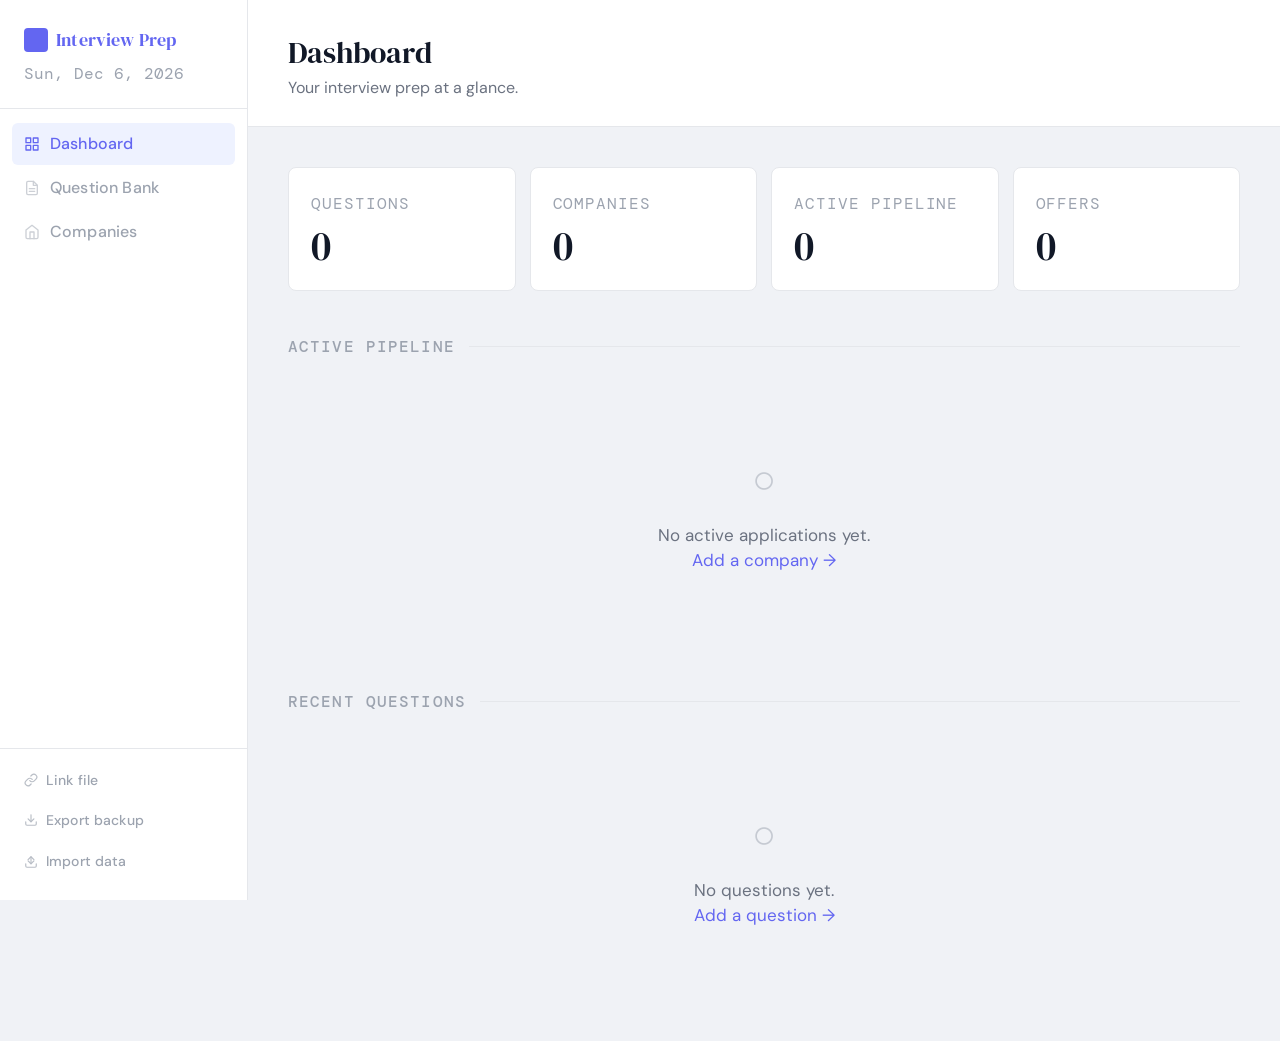
==== index.html @ 35ca3137 "Initial commit: interview prep web app Co-Authored-By: Claude Sonnet 4.6 <noreply@anthropic.com>" ====
<!DOCTYPE html>
<html lang="en">
<head>
  <meta charset="UTF-8">
  <meta name="viewport" content="width=device-width, initial-scale=1.0">
  <title>Interview Prep — Dashboard</title>
  <link rel="stylesheet" href="site.css">
</head>
<body>

<div class="nav-overlay" id="nav-overlay" onclick="closeNav()"></div>

<!-- ── Sidebar ───────────────────────────────────────────── -->
<aside class="sidebar" id="sidebar">
  <div class="sidebar-logo">
    <div class="sidebar-logo-mark">
      <div class="mark"></div>
      <h1>Interview Prep</h1>
    </div>
    <span class="sidebar-date" id="sidebar-date"></span>
  </div>
  <nav class="sidebar-nav">
    <a href="index.html" class="active">
      <svg width="16" height="16" viewBox="0 0 24 24" fill="none" stroke="currentColor" stroke-width="2" stroke-linecap="round" stroke-linejoin="round"><rect x="3" y="3" width="7" height="7"/><rect x="14" y="3" width="7" height="7"/><rect x="14" y="14" width="7" height="7"/><rect x="3" y="14" width="7" height="7"/></svg>
      Dashboard
    </a>
    <a href="questions.html">
      <svg width="16" height="16" viewBox="0 0 24 24" fill="none" stroke="currentColor" stroke-width="2" stroke-linecap="round" stroke-linejoin="round"><path d="M14 2H6a2 2 0 0 0-2 2v16a2 2 0 0 0 2 2h12a2 2 0 0 0 2-2V8z"/><polyline points="14 2 14 8 20 8"/><line x1="16" y1="13" x2="8" y2="13"/><line x1="16" y1="17" x2="8" y2="17"/></svg>
      Question Bank
    </a>
    <a href="companies.html">
      <svg width="16" height="16" viewBox="0 0 24 24" fill="none" stroke="currentColor" stroke-width="2" stroke-linecap="round" stroke-linejoin="round"><path d="M3 9l9-7 9 7v11a2 2 0 0 1-2 2H5a2 2 0 0 1-2-2z"/><polyline points="9 22 9 12 15 12 15 22"/></svg>
      Companies
    </a>
  </nav>
  <div class="sidebar-footer">
    <button class="sidebar-action" id="btn-link-file" onclick="linkFile()">
      <svg width="14" height="14" viewBox="0 0 24 24" fill="none" stroke="currentColor" stroke-width="2" stroke-linecap="round" stroke-linejoin="round"><path d="M10 13a5 5 0 0 0 7.54.54l3-3a5 5 0 0 0-7.07-7.07l-1.72 1.71"/><path d="M14 11a5 5 0 0 0-7.54-.54l-3 3a5 5 0 0 0 7.07 7.07l1.71-1.71"/></svg>
      <span>Link file</span>
    </button>
    <button class="sidebar-action" onclick="exportData()">
      <svg width="14" height="14" viewBox="0 0 24 24" fill="none" stroke="currentColor" stroke-width="2" stroke-linecap="round" stroke-linejoin="round"><path d="M21 15v4a2 2 0 0 1-2 2H5a2 2 0 0 1-2-2v-4"/><polyline points="7 10 12 15 17 10"/><line x1="12" y1="15" x2="12" y2="3"/></svg>
      Export backup
    </button>
    <label class="sidebar-action">
      <svg width="14" height="14" viewBox="0 0 24 24" fill="none" stroke="currentColor" stroke-width="2" stroke-linecap="round" stroke-linejoin="round"><path d="M21 15v4a2 2 0 0 1-2 2H5a2 2 0 0 1-2-2v-4"/><polyline points="7 10 12 15 17 10"/><line x1="12" y1="15" x2="12" y2="3"/><polyline points="17 8 12 3 7 8"/></svg>
      Import data
      <input class="sidebar-file-input" type="file" accept=".json" onchange="importData(event)">
    </label>
  </div>
</aside>

<!-- ── Main ──────────────────────────────────────────────── -->
<main class="main">
  <header class="mobile-header">
    <div class="mobile-header-logo">
      <div class="mark"></div>
      Interview Prep
    </div>
    <button class="hamburger-btn" onclick="openNav()" aria-label="Open navigation">
      <svg width="20" height="20" viewBox="0 0 24 24" fill="none" stroke="currentColor" stroke-width="2" stroke-linecap="round" stroke-linejoin="round"><line x1="3" y1="6" x2="21" y2="6"/><line x1="3" y1="12" x2="21" y2="12"/><line x1="3" y1="18" x2="21" y2="18"/></svg>
    </button>
  </header>
  <header class="page-header">
    <div>
      <h2>Dashboard</h2>
      <p>Your interview prep at a glance.</p>
    </div>
  </header>

  <div class="page-content">

    <!-- Stats -->
    <div class="stats-grid">
      <div class="stat-card">
        <span class="stat-label">Questions</span>
        <span class="stat-value" id="stat-q">0</span>
      </div>
      <div class="stat-card">
        <span class="stat-label">Companies</span>
        <span class="stat-value" id="stat-c">0</span>
      </div>
      <div class="stat-card">
        <span class="stat-label">Active Pipeline</span>
        <span class="stat-value" id="stat-active">0</span>
      </div>
      <div class="stat-card">
        <span class="stat-label">Offers</span>
        <span class="stat-value" id="stat-offers">0</span>
      </div>
    </div>

    <!-- Pipeline -->
    <div class="section-label" style="margin-top:0">Active Pipeline</div>
    <div id="pipeline-wrap" style="margin-bottom:44px"></div>

    <!-- Recent questions -->
    <div class="section-label">Recent Questions</div>
    <div id="questions-wrap"></div>

  </div>
</main>

<script>
  /* ── helpers ── */
  const get = k => JSON.parse(localStorage.getItem(k) || '[]');
  const ACTIVE         = ['Applied','Phone Screen','Technical','Onsite'];
  const ACTIVE_STAGES  = new Set(['Phone Screen','Technical','Onsite','Offer']);
  const STAGE_ORDER    = ['Applied','Phone Screen','Technical','Onsite','Offer','Rejected'];

  function esc(s) {
    const d = document.createElement('div');
    d.textContent = s || '';
    return d.innerHTML;
  }

  function stageBadge(s) {
    return `<span class="stage-badge stage-${esc(s.replace(/ /g,'-'))}">${esc(s)}</span>`;
  }

  function catBadge(c) {
    return `<span class="cat-badge cat-${esc(c.replace(/ /g,'-'))}">${esc(c)}</span>`;
  }

  function fmtDate(d) {
    if (!d) return '—';
    return new Date(d + 'T12:00:00').toLocaleDateString('en-CA', { month:'short', day:'numeric', year:'numeric' });
  }

  function toast(msg) {
    const el = document.getElementById('toast');
    if (!el) return;
    el.textContent = msg;
    el.classList.remove('hidden');
    clearTimeout(el._t);
    el._t = setTimeout(() => el.classList.add('hidden'), 2600);
  }

  /* ── render ── */
  function render() {
    const questions = get('ip_questions');
    const companies = get('ip_companies');
    const active    = companies.filter(c => ACTIVE.includes(c.stage));
    const offers    = companies.filter(c => c.stage === 'Offer');

    document.getElementById('stat-q').textContent      = questions.length;
    document.getElementById('stat-c').textContent      = companies.length;
    document.getElementById('stat-active').textContent = active.length;
    document.getElementById('stat-offers').textContent = offers.length;

    /* pipeline */
    const pEl = document.getElementById('pipeline-wrap');
    const pItems = companies
      .filter(c => c.stage !== 'Rejected')
      .sort((a, b) => {
        const aActive = ACTIVE_STAGES.has(a.stage);
        const bActive = ACTIVE_STAGES.has(b.stage);
        if (aActive !== bActive) return aActive ? -1 : 1;
        return STAGE_ORDER.indexOf(a.stage) - STAGE_ORDER.indexOf(b.stage);
      });
    if (pItems.length === 0) {
      pEl.innerHTML = `<div class="empty-state">
        <span class="empty-icon">○</span>
        <p>No active applications yet.<br><a href="companies.html">Add a company →</a></p>
      </div>`;
    } else {
      pEl.innerHTML = `<div class="companies-grid">${pItems.map(c => companyCard(c)).join('')}</div>`;
    }

    /* recent questions */
    const qEl = document.getElementById('questions-wrap');
    const recent = [...questions].reverse().slice(0, 5);
    if (recent.length === 0) {
      qEl.innerHTML = `<div class="empty-state">
        <span class="empty-icon">○</span>
        <p>No questions yet.<br><a href="questions.html">Add a question →</a></p>
      </div>`;
    } else {
      qEl.innerHTML = recent.map(q => `
        <div class="card">
          <div class="card-header">
            <div class="card-question">${esc(q.text)}</div>
          </div>
          <div class="card-meta">
            ${catBadge(q.category)}
            ${(q.companies || []).map(co => `<span class="tag-company">${esc(co)}</span>`).join('')}
          </div>
        </div>
      `).join('');
    }
  }

  function companyCard(c) {
    const STAGES = ['Applied','Phone Screen','Technical','Onsite','Offer','Rejected'];
    const idx    = STAGES.indexOf(c.stage);
    const steps  = STAGES.slice(0,5).map((_, i) => {
      const done = i <= idx && c.stage !== 'Rejected';
      const colours = [
        'var(--s-applied-fg)', 'var(--s-phone-fg)', 'var(--s-tech-fg)',
        'var(--s-onsite-fg)', 'var(--s-offer-fg)'
      ];
      return `<div class="pipeline-step" style="${done ? 'background:'+colours[i] : ''}"></div>`;
    }).join('');

    return `
      <div class="company-card">
        <div class="company-card-top">
          <div>
            <div class="company-name">${esc(c.name)}</div>
            <div class="company-role">${esc(c.role)}</div>
          </div>
          ${stageBadge(c.stage)}
        </div>
        <div class="pipeline-bar">${steps}</div>
        <div class="company-applied">Applied ${fmtDate(c.appliedDate)}</div>
        ${c.notes ? `<div class="company-notes">${esc(c.notes)}</div>` : ''}
      </div>`;
  }

  /* ── File System sync ── */
  let _fh = null;

  const _idb = (() => {
    let _db;
    const open = () => new Promise((res, rej) => {
      if (_db) return res(_db);
      const req = indexedDB.open('ip_sync', 1);
      req.onupgradeneeded = e => e.target.result.createObjectStore('handles');
      req.onsuccess = e => { _db = e.target.result; res(_db); };
      req.onerror = () => rej(req.error);
    });
    return {
      get: async k => { const d = await open(); return new Promise((res, rej) => { const t = d.transaction('handles','readonly'); const r = t.objectStore('handles').get(k); r.onsuccess = () => res(r.result); r.onerror = () => rej(r.error); }); },
      put: async (k, v) => { const d = await open(); return new Promise((res, rej) => { const t = d.transaction('handles','readwrite'); const r = t.objectStore('handles').put(v, k); r.onsuccess = () => res(); r.onerror = () => rej(r.error); }); },
    };
  })();

  async function autoSave() {
    if (!_fh) return;
    try {
      const data = {
        ip_companies: JSON.parse(localStorage.getItem('ip_companies') || '[]'),
        ip_questions: JSON.parse(localStorage.getItem('ip_questions') || '[]'),
        savedAt: new Date().toISOString(),
      };
      const w = await _fh.createWritable();
      await w.write(JSON.stringify(data, null, 2));
      await w.close();
    } catch {
      _fh = null;
      setSyncLabel('Link file');
    }
  }

  function setSyncLabel(text) {
    const el = document.getElementById('btn-link-file');
    if (el) el.querySelector('span').textContent = text;
  }

  async function linkFile() {
    if (!window.showSaveFilePicker) {
      alert('Auto-save requires Chrome or Edge. Use "Export backup" to save manually.');
      return;
    }
    try {
      const fh = await window.showSaveFilePicker({
        suggestedName: 'interview-prep.json',
        types: [{ description: 'JSON', accept: { 'application/json': ['.json'] } }],
      });
      _fh = fh;
      await _idb.put('fh', fh);
      setSyncLabel('✓ Linked');
      await autoSave();
      toast('File linked — changes will auto-save.');
    } catch {}
  }

  async function initFileSync() {
    if (!window.showSaveFilePicker) return;
    try {
      const fh = await _idb.get('fh');
      if (!fh) return;
      const perm = await fh.queryPermission({ mode: 'readwrite' });
      if (perm === 'granted') {
        _fh = fh; setSyncLabel('✓ Linked');
      } else if (perm === 'prompt') {
        const granted = await fh.requestPermission({ mode: 'readwrite' });
        if (granted === 'granted') { _fh = fh; setSyncLabel('✓ Linked'); }
      }
    } catch {}
  }

  function exportData() {
    const data = {
      ip_companies: JSON.parse(localStorage.getItem('ip_companies') || '[]'),
      ip_questions: JSON.parse(localStorage.getItem('ip_questions') || '[]'),
      exportedAt: new Date().toISOString().split('T')[0],
    };
    const blob = new Blob([JSON.stringify(data, null, 2)], { type: 'application/json' });
    const a = document.createElement('a');
    a.href = URL.createObjectURL(blob);
    a.download = `interview-prep-${data.exportedAt}.json`;
    a.click();
    URL.revokeObjectURL(a.href);
  }

  function importData(e) {
    const file = e.target.files[0];
    if (!file) return;
    const reader = new FileReader();
    reader.onload = ev => {
      try {
        const data = JSON.parse(ev.target.result);
        if (!data.ip_companies && !data.ip_questions) throw new Error('Unrecognised file.');
        if (data.ip_companies) localStorage.setItem('ip_companies', JSON.stringify(data.ip_companies));
        if (data.ip_questions) localStorage.setItem('ip_questions', JSON.stringify(data.ip_questions));
        location.reload();
      } catch {
        alert('Could not import: invalid or unrecognised file.');
      }
    };
    reader.readAsText(file);
    e.target.value = '';
  }

  /* ── init ── */
  document.getElementById('sidebar-date').textContent =
    new Date().toLocaleDateString('en-CA', { weekday:'short', month:'short', day:'numeric', year:'numeric' });

  render();
  initFileSync();

  function openNav()  { document.getElementById('sidebar').classList.add('open'); document.getElementById('nav-overlay').classList.add('open'); }
  function closeNav() { document.getElementById('sidebar').classList.remove('open'); document.getElementById('nav-overlay').classList.remove('open'); }
</script>

<div class="toast hidden" id="toast"></div>
</body>
</html>
---- site.css ----
@import url('https://fonts.googleapis.com/css2?family=DM+Serif+Display:ital@0;1&family=DM+Sans:opsz,wght@9..40,300;9..40,400;9..40,500;9..40,600&family=DM+Mono:wght@400;500&display=swap');

/* ─── Tokens ─────────────────────────────────────────────── */
:root {
  --bg:              #F0F2F6;
  --surface:         #FFFFFF;
  --surface-2:       #F4F6FA;
  --border:          #E5E7EB;
  --border-strong:   #D1D5DB;

  --text-primary:    #111827;
  --text-secondary:  #6B7280;
  --text-tertiary:   #9CA3AF;

  --sidebar-bg:      #FFFFFF;
  --sidebar-text:    #374151;
  --sidebar-muted:   #9CA3AF;
  --sidebar-hover:   #F3F4F6;
  --sidebar-active:  #EEF2FF;
  --sidebar-accent:  #6366F1;

  --accent:          #6366F1;
  --accent-hover:    #4F46E5;
  --accent-light:    #EEF2FF;
  --accent-text:     #4F46E5;

  /* Stage colours */
  --s-applied-fg:   #6B7280; --s-applied-bg:   #F3F4F6;
  --s-phone-fg:     #7C3AED; --s-phone-bg:     #F5F3FF;
  --s-tech-fg:      #B45309; --s-tech-bg:      #FFFBEB;
  --s-onsite-fg:    #C2410C; --s-onsite-bg:    #FFF7ED;
  --s-offer-fg:     #15803D; --s-offer-bg:     #F0FDF4;
  --s-rejected-fg:  #B91C1C; --s-rejected-bg:  #FEF2F2;

  /* Category colours */
  --c-beh-fg:  #1D4ED8; --c-beh-bg:  #EFF6FF;
  --c-tec-fg:  #6D28D9; --c-tec-bg:  #F5F3FF;
  --c-lea-fg:  #C2410C; --c-lea-bg:  #FFF7ED;
  --c-sit-fg:  #166534; --c-sit-bg:  #F0FDF4;
  --c-cul-fg:  #0E7490; --c-cul-bg:  #ECFEFF;

  --font-display: 'DM Serif Display', Georgia, serif;
  --font-body:    'DM Sans', 'Helvetica Neue', sans-serif;
  --font-mono:    'DM Mono', 'Courier New', monospace;

  --sidebar-w:   248px;
  --pad:         40px;
  --radius:      6px;
  --transition:  140ms ease;
}

/* ─── Reset ──────────────────────────────────────────────── */
*, *::before, *::after { box-sizing: border-box; margin: 0; padding: 0; }
html, body { height: 100%; }

body {
  font-family: var(--font-body);
  font-size: 16px;
  line-height: 1.5;
  color: var(--text-primary);
  background: var(--bg);
  display: flex;
  min-height: 100vh;
}

/* ─── Sidebar ────────────────────────────────────────────── */
.sidebar {
  width: var(--sidebar-w);
  background: var(--sidebar-bg);
  color: var(--sidebar-text);
  position: fixed;
  top: 0; left: 0;
  height: 100vh;
  display: flex;
  flex-direction: column;
  z-index: 100;
  border-right: 1px solid var(--border);
}

.sidebar-logo {
  padding: 28px 24px 22px;
  border-bottom: 1px solid var(--border);
}

.sidebar-logo-mark {
  display: flex;
  align-items: center;
  gap: 8px;
  margin-bottom: 10px;
}

.sidebar-logo-mark .mark {
  width: 24px;
  height: 24px;
  background: var(--sidebar-accent);
  border-radius: 4px;
  flex-shrink: 0;
}

.sidebar-logo h1 {
  font-family: var(--font-display);
  font-size: 18px;
  font-weight: 400;
  color: var(--sidebar-accent);
  line-height: 1.1;
  letter-spacing: 0.01em;
}

.sidebar-date {
  font-family: var(--font-mono);
  font-size: 16px;
  color: var(--text-tertiary);
  display: block;
}

.sidebar-nav {
  padding: 14px 12px;
  flex: 1;
}

.sidebar-nav a {
  display: flex;
  align-items: center;
  gap: 10px;
  padding: 9px 12px;
  border-radius: var(--radius);
  text-decoration: none;
  color: var(--sidebar-muted);
  font-size: 16px;
  font-weight: 500;
  letter-spacing: 0.01em;
  transition: background var(--transition), color var(--transition);
  margin-bottom: 2px;
}

.sidebar-nav a:hover {
  background: var(--sidebar-hover);
  color: var(--text-primary);
}

.sidebar-nav a.active {
  background: var(--sidebar-active);
  color: var(--sidebar-accent);
}

.sidebar-nav a.active .nav-dot {
  background: var(--sidebar-accent);
}

.sidebar-nav a svg {
  flex-shrink: 0;
  opacity: 0.5;
  transition: opacity var(--transition);
}

.sidebar-nav a:hover svg,
.sidebar-nav a.active svg {
  opacity: 1;
}

/* ─── Main layout ────────────────────────────────────────── */
.main {
  margin-left: var(--sidebar-w);
  flex: 1;
  display: flex;
  flex-direction: column;
  min-height: 100vh;
}

.page-header {
  padding: 36px var(--pad) 26px;
  border-bottom: 1px solid var(--border);
  background: var(--surface);
  display: flex;
  align-items: flex-end;
  justify-content: space-between;
  gap: 16px;
}

.page-header h2 {
  font-family: var(--font-display);
  font-size: 30px;
  font-weight: 400;
  color: var(--text-primary);
  line-height: 1.15;
}

.page-header p {
  font-size: 16px;
  color: var(--text-secondary);
  margin-top: 5px;
}

.page-content {
  padding: var(--pad);
  flex: 1;
}

/* ─── Buttons ────────────────────────────────────────────── */
.btn {
  display: inline-flex;
  align-items: center;
  gap: 7px;
  padding: 10px 18px;
  font-family: var(--font-body);
  font-size: 16px;
  font-weight: 500;
  border: none;
  border-radius: var(--radius);
  cursor: pointer;
  transition: background var(--transition), color var(--transition), border-color var(--transition);
  text-decoration: none;
  line-height: 1;
  white-space: nowrap;
}

.btn-primary {
  background: var(--accent);
  color: #fff;
}
.btn-primary:hover { background: var(--accent-hover); }

.btn-secondary {
  background: var(--surface);
  color: var(--text-primary);
  border: 1px solid var(--border);
}
.btn-secondary:hover { background: var(--surface-2); }

.btn-danger {
  background: #FEF2F2;
  color: #B91C1C;
  border: 1px solid #FECACA;
}
.btn-danger:hover { background: #FEE2E2; }

.btn-sm { padding: 6px 12px; font-size: 16px; }

/* ─── Stat cards ─────────────────────────────────────────── */
.stats-grid {
  display: grid;
  grid-template-columns: repeat(auto-fit, minmax(160px, 1fr));
  gap: 14px;
  margin-bottom: 44px;
}

.stat-card {
  background: var(--surface);
  border: 1px solid var(--border);
  border-radius: 8px;
  padding: 24px 22px;
}

.stat-label {
  display: block;
  font-family: var(--font-mono);
  font-size: 16px;
  color: var(--text-tertiary);
  letter-spacing: 0.06em;
  text-transform: uppercase;
  margin-bottom: 10px;
}

.stat-value {
  display: block;
  font-family: var(--font-display);
  font-size: 40px;
  color: var(--text-primary);
  line-height: 1;
}

/* ─── Section divider ────────────────────────────────────── */
.section-label {
  font-family: var(--font-mono);
  font-size: 16px;
  font-weight: 500;
  color: var(--text-tertiary);
  letter-spacing: 0.07em;
  text-transform: uppercase;
  display: flex;
  align-items: center;
  gap: 14px;
  margin-bottom: 18px;
}

.section-label::after {
  content: '';
  flex: 1;
  height: 1px;
  background: var(--border);
}

/* ─── Filter bar ─────────────────────────────────────────── */
.filter-bar {
  display: flex;
  align-items: center;
  gap: 10px;
  flex-wrap: wrap;
  margin-bottom: 22px;
}

.search-input,
.filter-select {
  font-family: var(--font-body);
  font-size: 16px;
  padding: 9px 14px;
  border: 1px solid var(--border);
  border-radius: var(--radius);
  background: var(--surface);
  color: var(--text-primary);
  transition: border-color var(--transition);
}

.search-input { flex: 1; max-width: 300px; }
.filter-select { min-width: 160px; cursor: pointer; }

.search-input:focus,
.filter-select:focus {
  outline: none;
  border-color: var(--accent);
}

.filter-count {
  font-family: var(--font-mono);
  font-size: 16px;
  color: var(--text-tertiary);
  margin-left: auto;
}

/* ─── Cards ──────────────────────────────────────────────── */
.card {
  background: var(--surface);
  border: 1px solid var(--border);
  border-radius: 8px;
  padding: 22px 24px;
  margin-bottom: 10px;
  box-shadow: 0 1px 3px rgba(0,0,0,0.05), 0 1px 2px rgba(0,0,0,0.03);
}

.card:last-child { margin-bottom: 0; }

.card-header {
  display: flex;
  align-items: flex-start;
  justify-content: space-between;
  gap: 16px;
}

.card-question {
  font-size: 17px;
  font-weight: 500;
  line-height: 1.45;
  color: var(--text-primary);
  flex: 1;
}

.card-actions {
  display: flex;
  gap: 6px;
  flex-shrink: 0;
}

.card-meta {
  display: flex;
  align-items: center;
  gap: 6px;
  flex-wrap: wrap;
  margin-top: 14px;
}

.card-date {
  font-family: var(--font-mono);
  font-size: 16px;
  color: var(--text-tertiary);
  margin-left: auto;
}

.card-goal {
  font-size: 13px;
  color: var(--text-tertiary);
  font-style: italic;
  margin-top: 12px;
  line-height: 1.5;
}

/* ─── Badges: stage ──────────────────────────────────────── */
.stage-badge {
  display: inline-block;
  padding: 3px 9px;
  border-radius: 4px;
  font-family: var(--font-mono);
  font-size: 16px;
  font-weight: 500;
  letter-spacing: 0.04em;
  line-height: 1.4;
  white-space: nowrap;
}

.stage-Applied      { background: var(--s-applied-bg);  color: var(--s-applied-fg); }
.stage-Phone-Screen { background: var(--s-phone-bg);    color: var(--s-phone-fg); }
.stage-Technical    { background: var(--s-tech-bg);     color: var(--s-tech-fg); }
.stage-Onsite       { background: var(--s-onsite-bg);   color: var(--s-onsite-fg); }
.stage-Offer        { background: var(--s-offer-bg);    color: var(--s-offer-fg); }
.stage-Rejected     { background: var(--s-rejected-bg); color: var(--s-rejected-fg); }

/* ─── Badges: category ───────────────────────────────────── */
.cat-badge {
  display: inline-block;
  padding: 3px 9px;
  border-radius: 4px;
  font-family: var(--font-mono);
  font-size: 16px;
  font-weight: 500;
  letter-spacing: 0.03em;
  line-height: 1.4;
}

.cat-Behavioural  { background: var(--c-beh-bg); color: var(--c-beh-fg); }
.cat-Technical    { background: var(--c-tec-bg); color: var(--c-tec-fg); }
.cat-Leadership   { background: var(--c-lea-bg); color: var(--c-lea-fg); }
.cat-Situational  { background: var(--c-sit-bg); color: var(--c-sit-fg); }
.cat-Culture-Fit  { background: var(--c-cul-bg); color: var(--c-cul-fg); }

/* ─── Company tag ────────────────────────────────────────── */
.tag-company {
  display: inline-block;
  padding: 3px 9px;
  border-radius: 4px;
  background: var(--surface-2);
  color: var(--text-secondary);
  border: 1px solid var(--border);
  font-size: 16px;
  font-weight: 500;
  line-height: 1.4;
}

/* ─── Response section ───────────────────────────────────── */
.response-area {
  margin-top: 16px;
  padding-top: 16px;
  border-top: 1px solid var(--border);
}

.response-toggle {
  background: none;
  border: none;
  font-family: var(--font-body);
  font-size: 16px;
  font-weight: 500;
  color: var(--accent);
  cursor: pointer;
  padding: 0;
  display: flex;
  align-items: center;
  gap: 6px;
  transition: color var(--transition);
}

.response-toggle:hover { color: var(--accent-hover); }

.response-header {
  display: flex;
  align-items: center;
  justify-content: space-between;
  gap: 12px;
}

.response-body {
  margin-top: 12px;
  font-size: 16px;
  color: var(--text-secondary);
  line-height: 1.65;
}

.response-body.hidden { display: none; }

.rte-btn.active {
  background: var(--border);
  color: var(--text-primary);
}

/* ─── Company grid cards ─────────────────────────────────── */
.companies-grid {
  display: grid;
  grid-template-columns: repeat(auto-fill, minmax(300px, 1fr));
  gap: 14px;
}

.company-card {
  background: var(--surface);
  border: 1px solid var(--border);
  border-radius: 8px;
  padding: 22px 22px 20px;
  display: flex;
  flex-direction: column;
  gap: 10px;
}

.company-card-top {
  display: flex;
  align-items: flex-start;
  justify-content: space-between;
  gap: 12px;
}

.company-name {
  font-family: var(--font-display);
  font-size: 20px;
  font-weight: 400;
  color: var(--text-primary);
  line-height: 1.2;
}

.company-role {
  font-size: 16px;
  color: var(--text-secondary);
  margin-top: 3px;
}

.company-applied {
  font-family: var(--font-mono);
  font-size: 16px;
  color: var(--text-tertiary);
}

.company-notes {
  font-size: 16px;
  color: var(--text-secondary);
  line-height: 1.55;
  padding-top: 8px;
  border-top: 1px solid var(--border);
}

.company-footer {
  display: flex;
  align-items: center;
  justify-content: space-between;
  gap: 8px;
  padding-top: 8px;
  border-top: 1px solid var(--border);
}

/* ─── Stage pipeline bar ─────────────────────────────────── */
.pipeline-bar {
  display: flex;
  align-items: center;
  gap: 3px;
}

.pipeline-step {
  height: 4px;
  flex: 1;
  background: var(--border);
  border-radius: 2px;
  transition: background var(--transition);
}

/* ─── Empty state ────────────────────────────────────────── */
.empty-state {
  text-align: center;
  padding: 72px 24px;
  color: var(--text-tertiary);
}

.empty-icon {
  display: block;
  font-size: 40px;
  margin-bottom: 14px;
  opacity: 0.5;
}

.empty-state p {
  font-size: 17px;
  color: var(--text-secondary);
  line-height: 1.5;
}

.empty-state a { color: var(--accent); text-decoration: none; }
.empty-state a:hover { text-decoration: underline; }

/* ─── Modal ──────────────────────────────────────────────── */
.modal-overlay {
  position: fixed;
  inset: 0;
  background: rgba(17, 24, 39, 0.45);
  z-index: 200;
  display: flex;
  align-items: center;
  justify-content: center;
  padding: 24px;
}

.modal-overlay.hidden { display: none; }

.modal {
  background: var(--surface);
  border: 1px solid var(--border);
  border-radius: 10px;
  width: 100%;
  max-width: 800px;
  height: 70vh;
  display: flex;
  flex-direction: column;
  overflow: hidden;
}

.modal-header {
  padding: 24px 28px 20px;
  border-bottom: 1px solid var(--border);
  display: flex;
  align-items: center;
  justify-content: space-between;
  flex-shrink: 0;
  background: var(--surface);
}

.modal-header h3 {
  font-family: var(--font-display);
  font-size: 22px;
  font-weight: 400;
}

.modal-close {
  background: none;
  border: none;
  font-size: 22px;
  cursor: pointer;
  color: var(--text-tertiary);
  line-height: 1;
  padding: 4px;
  transition: color var(--transition);
}

.modal-close:hover { color: var(--text-primary); }

.modal-body { padding: 26px 28px; flex: 1; overflow-y: auto; }

.modal-footer {
  padding: 16px 28px 24px;
  display: flex;
  gap: 8px;
  justify-content: flex-end;
  flex-shrink: 0;
}

/* ─── Form elements ──────────────────────────────────────── */
.form-group { margin-bottom: 20px; }

.form-label {
  display: block;
  font-size: 16px;
  font-weight: 600;
  letter-spacing: 0.01em;
  color: var(--text-primary);
  margin-bottom: 7px;
}

.form-input,
.form-select,
.form-textarea {
  width: 100%;
  font-family: var(--font-body);
  font-size: 16px;
  padding: 10px 13px;
  border: 1px solid var(--border);
  border-radius: var(--radius);
  background: var(--surface);
  color: var(--text-primary);
  transition: border-color var(--transition);
  line-height: 1.5;
}

.form-textarea { resize: vertical; min-height: 110px; }

.form-input:focus,
.form-select:focus,
.form-textarea:focus {
  outline: none;
  border-color: var(--accent);
}

.form-hint {
  font-size: 16px;
  color: var(--text-tertiary);
  margin-top: 5px;
}

/* ─── Tag suggestions ───────────────────────────────────── */
.tag-suggestions {
  display: flex;
  flex-wrap: wrap;
  gap: 6px;
  margin-top: 10px;
  min-height: 0;
}

.tag-suggestion-chip {
  display: inline-flex;
  align-items: center;
  padding: 4px 10px;
  border-radius: 4px;
  background: var(--surface-2);
  border: 1px solid var(--border);
  font-family: var(--font-body);
  font-size: 13px;
  font-weight: 500;
  color: var(--text-secondary);
  cursor: pointer;
  transition: background var(--transition), border-color var(--transition), color var(--transition);
}

.tag-suggestion-chip:hover {
  background: var(--accent-light);
  border-color: var(--accent);
  color: var(--accent-text);
}

/* ─── Tag input ──────────────────────────────────────────── */
.tag-input-wrap {
  display: flex;
  flex-wrap: wrap;
  align-items: center;
  gap: 6px;
  padding: 8px 10px;
  border: 1px solid var(--border);
  border-radius: var(--radius);
  background: var(--surface);
  min-height: 44px;
  cursor: text;
  transition: border-color var(--transition);
}

.tag-input-wrap:focus-within { border-color: var(--accent); }

.tag-pill {
  display: inline-flex;
  align-items: center;
  gap: 4px;
  padding: 3px 8px;
  background: var(--accent-light);
  color: var(--accent-text);
  border-radius: 4px;
  font-size: 16px;
  font-weight: 500;
}

.tag-pill-remove {
  background: none;
  border: none;
  cursor: pointer;
  color: var(--accent-text);
  font-size: 16px;
  line-height: 1;
  padding: 0 1px;
  opacity: 0.6;
  transition: opacity var(--transition);
}

.tag-pill-remove:hover { opacity: 1; }

.tag-inline-input {
  border: none;
  outline: none;
  font-family: var(--font-body);
  font-size: 16px;
  background: transparent;
  color: var(--text-primary);
  min-width: 120px;
  flex: 1;
}

/* ─── Toast ──────────────────────────────────────────────── */
.toast {
  position: fixed;
  bottom: 24px;
  right: 24px;
  background: var(--text-primary);
  color: #FFFFFF;
  padding: 13px 18px;
  border-radius: var(--radius);
  font-size: 16px;
  font-weight: 500;
  z-index: 300;
  letter-spacing: 0.01em;
  animation: toastIn 0.18s ease;
}

.toast.hidden { display: none; }

@keyframes toastIn {
  from { transform: translateY(8px); opacity: 0; }
  to   { transform: translateY(0);   opacity: 1; }
}

/* ─── Sidebar footer ─────────────────────────────────────── */
.sidebar-footer {
  padding: 14px 12px 20px;
  border-top: 1px solid var(--border);
  display: flex;
  flex-direction: column;
  gap: 6px;
}

.sidebar-action {
  display: flex;
  align-items: center;
  gap: 8px;
  padding: 8px 12px;
  border-radius: var(--radius);
  font-family: var(--font-body);
  font-size: 14px;
  font-weight: 500;
  color: var(--sidebar-muted);
  background: none;
  border: none;
  cursor: pointer;
  text-align: left;
  width: 100%;
  transition: background var(--transition), color var(--transition);
  letter-spacing: 0.01em;
}

.sidebar-action:hover {
  background: var(--sidebar-hover);
  color: var(--text-primary);
}

.sidebar-action svg { flex-shrink: 0; opacity: 0.7; }
.sidebar-action:hover svg { opacity: 1; }

.sidebar-file-input { display: none; }

/* ─── Scrollbar ──────────────────────────────────────────── */
::-webkit-scrollbar { width: 5px; }
::-webkit-scrollbar-track { background: transparent; }
::-webkit-scrollbar-thumb { background: var(--border-strong); border-radius: 3px; }

/* ─── Stage select ───────────────────────────────────────── */
.stage-select {
  font-family: var(--font-body);
  font-size: 13px;
  font-weight: 500;
  padding: 5px 10px;
  border: 1px solid var(--border);
  border-radius: var(--radius);
  background: var(--surface);
  color: var(--text-primary);
  cursor: pointer;
  transition: border-color var(--transition), background var(--transition);
  appearance: none;
  -webkit-appearance: none;
  background-image: url("data:image/svg+xml,%3Csvg xmlns='http://www.w3.org/2000/svg' width='10' height='6' viewBox='0 0 10 6'%3E%3Cpath d='M1 1l4 4 4-4' stroke='%236B6867' stroke-width='1.5' fill='none' stroke-linecap='round' stroke-linejoin='round'/%3E%3C/svg%3E");
  background-repeat: no-repeat;
  background-position: right 8px center;
  padding-right: 26px;
}

.stage-select:hover  { border-color: var(--border-strong); }
.stage-select:focus  { outline: none; border-color: var(--accent); }

/* ─── Company name button ────────────────────────────────── */
.company-name-btn {
  background: none;
  border: none;
  padding: 0;
  font-family: var(--font-display);
  font-size: 20px;
  font-weight: 400;
  color: var(--text-primary);
  line-height: 1.2;
  cursor: pointer;
  text-align: left;
  transition: color var(--transition);
}

.company-name-btn:hover { color: var(--accent); }

/* ─── Kebab menu ─────────────────────────────────────────── */
.kebab-wrap { position: relative; }

.kebab-btn {
  background: var(--surface);
  border: 1px solid var(--border);
  border-radius: var(--radius);
  padding: 5px 8px;
  color: var(--text-tertiary);
  cursor: pointer;
  line-height: 1;
  display: flex;
  align-items: center;
  justify-content: center;
  transition: background var(--transition), color var(--transition), border-color var(--transition);
}

.kebab-btn:hover {
  background: var(--surface-2);
  color: var(--text-primary);
  border-color: var(--border-strong);
}

.kebab-menu {
  display: none;
  position: absolute;
  top: calc(100% + 4px);
  right: 0;
  background: var(--surface);
  border: 1px solid var(--border);
  border-radius: var(--radius);
  box-shadow: 0 6px 20px rgba(0,0,0,0.10);
  min-width: 120px;
  z-index: 60;
  overflow: hidden;
}

.kebab-menu.open { display: block; }

.kebab-menu-item {
  display: block;
  width: 100%;
  padding: 10px 16px;
  text-align: left;
  background: none;
  border: none;
  font-family: var(--font-body);
  font-size: 16px;
  cursor: pointer;
  transition: background var(--transition);
  color: var(--text-primary);
}

.kebab-menu-item:hover { background: var(--surface-2); }
.kebab-menu-item.danger { color: #B91C1C; }
.kebab-menu-item.danger:hover { background: #FEF2F2; }

/* ─── Company detail drawer ──────────────────────────────── */
.drawer-overlay {
  position: fixed;
  inset: 0;
  background: rgba(17, 17, 16, 0.4);
  z-index: 150;
  opacity: 0;
  pointer-events: none;
  transition: opacity 200ms ease;
}

.drawer-overlay.open {
  opacity: 1;
  pointer-events: all;
}

.drawer {
  position: fixed;
  top: 0;
  right: 0;
  height: 100vh;
  width: 500px;
  max-width: 100vw;
  background: var(--surface);
  border-left: 1px solid var(--border);
  z-index: 160;
  display: flex;
  flex-direction: column;
  transform: translateX(100%);
  transition: transform 220ms ease;
}

.drawer.open { transform: translateX(0); }

.drawer-header {
  padding: 28px 28px 22px;
  border-bottom: 1px solid var(--border);
  flex-shrink: 0;
}

.drawer-header-top {
  display: flex;
  align-items: flex-start;
  justify-content: space-between;
  gap: 12px;
  margin-bottom: 6px;
}

.drawer-close {
  background: none;
  border: none;
  font-size: 22px;
  cursor: pointer;
  color: var(--text-tertiary);
  line-height: 1;
  padding: 4px;
  flex-shrink: 0;
  transition: color var(--transition);
}

.drawer-close:hover { color: var(--text-primary); }

.drawer-company-name {
  font-family: var(--font-display);
  font-size: 28px;
  font-weight: 400;
  color: var(--text-primary);
  line-height: 1.15;
}

.drawer-role {
  font-size: 15px;
  color: var(--text-secondary);
  margin-top: 5px;
}

.drawer-meta {
  display: flex;
  align-items: center;
  gap: 8px;
  margin-top: 14px;
  flex-wrap: wrap;
}

.drawer-body {
  flex: 1;
  overflow-y: auto;
  padding: 26px 28px 40px;
}

.drawer-section { margin-bottom: 26px; }

.drawer-section-header {
  display: flex;
  align-items: center;
  justify-content: space-between;
  margin-bottom: 10px;
}

.drawer-section-title {
  font-family: var(--font-mono);
  font-size: 11px;
  font-weight: 500;
  letter-spacing: 0.1em;
  text-transform: uppercase;
  color: var(--text-tertiary);
}

.drawer-section-link {
  font-size: 12px;
  font-weight: 500;
  color: var(--accent);
  text-decoration: none;
  transition: color var(--transition);
  white-space: nowrap;
}

.drawer-section-link:hover {
  color: var(--accent-hover);
  text-decoration: underline;
}

.drawer-section p {
  font-size: 15px;
  color: var(--text-secondary);
  line-height: 1.7;
}

.drawer-section ul {
  padding-left: 18px;
  margin: 0;
}

.drawer-section ul li {
  font-size: 15px;
  color: var(--text-secondary);
  line-height: 1.6;
  margin-bottom: 5px;
}

.drawer-notes-text {
  font-size: 15px;
  color: var(--text-secondary);
  line-height: 1.65;
  padding: 14px 16px;
  background: var(--surface-2);
  border-radius: var(--radius);
  border: 1px solid var(--border);
}

/* ─── Rich text editor ───────────────────────────────────── */
.rte-wrap {
  border: 1px solid var(--border);
  border-radius: var(--radius);
  overflow: hidden;
  display: flex;
  flex-direction: column;
  flex: 1;
}

.rte-toolbar {
  display: flex;
  align-items: center;
  gap: 2px;
  padding: 6px 8px;
  background: var(--surface-2);
  border-bottom: 1px solid var(--border);
  flex-shrink: 0;
  flex-wrap: wrap;
}

.rte-btn {
  display: inline-flex;
  align-items: center;
  justify-content: center;
  gap: 4px;
  min-width: 28px;
  height: 28px;
  padding: 0 6px;
  border: none;
  background: none;
  border-radius: 4px;
  font-family: var(--font-body);
  font-size: 14px;
  cursor: pointer;
  color: var(--text-secondary);
  transition: background var(--transition), color var(--transition);
  position: relative;
}

.rte-btn:hover {
  background: var(--border);
  color: var(--text-primary);
}

.rte-sep {
  width: 1px;
  height: 18px;
  background: var(--border-strong);
  margin: 0 4px;
  flex-shrink: 0;
  align-self: center;
}

.rte-size {
  font-family: var(--font-body);
  font-size: 13px;
  padding: 3px 8px;
  border: 1px solid var(--border);
  border-radius: 4px;
  background: var(--surface);
  color: var(--text-primary);
  cursor: pointer;
  height: 28px;
}

.rte-size:focus { outline: none; border-color: var(--accent); }

.rte-color-swatch {
  display: block;
  width: 10px;
  height: 10px;
  border-radius: 2px;
  background: var(--text-primary);
  border: 1px solid rgba(0,0,0,0.15);
  flex-shrink: 0;
}

.rte-color-input {
  opacity: 0;
  position: absolute;
  inset: 0;
  width: 100%;
  height: 100%;
  cursor: pointer;
  border: none;
  padding: 0;
}

.rte-body {
  flex: 1;
  padding: 16px 18px;
  font-family: var(--font-body);
  font-size: 15px;
  color: var(--text-secondary);
  line-height: 1.75;
  outline: none;
  overflow-y: auto;
  background: var(--surface);
  min-height: 0;
}

.rte-body:empty::before {
  content: attr(data-placeholder);
  color: var(--text-tertiary);
  pointer-events: none;
  display: block;
}

/* ─── Notes tabs ─────────────────────────────────────────── */
.notes-tabs-bar {
  display: flex;
  align-items: center;
  background: var(--surface-2);
  border-bottom: 1px solid var(--border);
  padding: 0 20px;
  flex-shrink: 0;
  overflow-x: auto;
}

.notes-tab {
  display: inline-flex;
  align-items: center;
  gap: 6px;
  padding: 9px 14px;
  font-size: 14px;
  font-weight: 500;
  color: var(--text-tertiary);
  cursor: pointer;
  border-bottom: 2px solid transparent;
  white-space: nowrap;
  background: none;
  border-top: none;
  border-left: none;
  border-right: none;
  font-family: var(--font-body);
  margin-bottom: -1px;
  transition: color var(--transition);
}

.notes-tab:hover { color: var(--text-secondary); }

.notes-tab.active {
  color: var(--text-primary);
  border-bottom-color: var(--accent);
}

.notes-tab-close {
  display: inline-flex;
  align-items: center;
  justify-content: center;
  width: 14px;
  height: 14px;
  border-radius: 50%;
  color: var(--text-tertiary);
  cursor: pointer;
  font-size: 14px;
  line-height: 1;
  flex-shrink: 0;
  transition: color var(--transition);
}

.notes-tab-close:hover { color: #B91C1C; }

.notes-tab-add {
  display: inline-flex;
  align-items: center;
  justify-content: center;
  width: 24px;
  height: 24px;
  border-radius: 4px;
  background: none;
  border: none;
  color: var(--text-tertiary);
  cursor: pointer;
  font-size: 20px;
  line-height: 1;
  padding: 0;
  margin-left: 4px;
  flex-shrink: 0;
  transition: color var(--transition), background var(--transition);
}

.notes-tab-add:hover {
  background: var(--border);
  color: var(--text-primary);
}

/* ─── Mobile nav ─────────────────────────────────────────── */
.nav-overlay {
  display: none;
  position: fixed;
  inset: 0;
  background: rgba(0, 0, 0, 0.55);
  z-index: 98;
}

.nav-overlay.open { display: block; }

.mobile-header { display: none; }

@media (max-width: 768px) {
  .sidebar {
    transform: translateX(-100%);
    transition: transform 220ms ease;
  }

  .sidebar.open { transform: translateX(0); }

  .main { margin-left: 0; }

  .mobile-header {
    display: flex;
    align-items: center;
    justify-content: space-between;
    padding: 14px 20px;
    background: var(--sidebar-bg);
    color: var(--sidebar-text);
    border-bottom: 1px solid var(--border);
    position: sticky;
    top: 0;
    z-index: 90;
    flex-shrink: 0;
  }

  .mobile-header-logo {
    display: flex;
    align-items: center;
    gap: 8px;
    font-family: var(--font-display);
    font-size: 18px;
    color: var(--sidebar-accent);
  }

  .mobile-header-logo .mark {
    width: 20px;
    height: 20px;
    background: var(--sidebar-accent);
    border-radius: 4px;
    flex-shrink: 0;
  }

  .hamburger-btn {
    background: none;
    border: none;
    color: var(--text-secondary);
    cursor: pointer;
    padding: 6px;
    display: flex;
    align-items: center;
    border-radius: 4px;
    transition: background var(--transition);
  }

  .hamburger-btn:hover { background: var(--sidebar-hover); }

  .page-header {
    padding: 24px 20px 20px;
    flex-direction: column;
    align-items: flex-start;
    gap: 14px;
  }

  .page-content { padding: 24px 20px; }

  .stats-grid { grid-template-columns: repeat(2, 1fr); }

  .companies-grid { grid-template-columns: 1fr; }

  .drawer { width: 100vw; }

  .filter-bar {
    flex-direction: column;
    align-items: stretch;
  }

  .search-input { max-width: 100%; }

  .filter-count { margin-left: 0; }
}
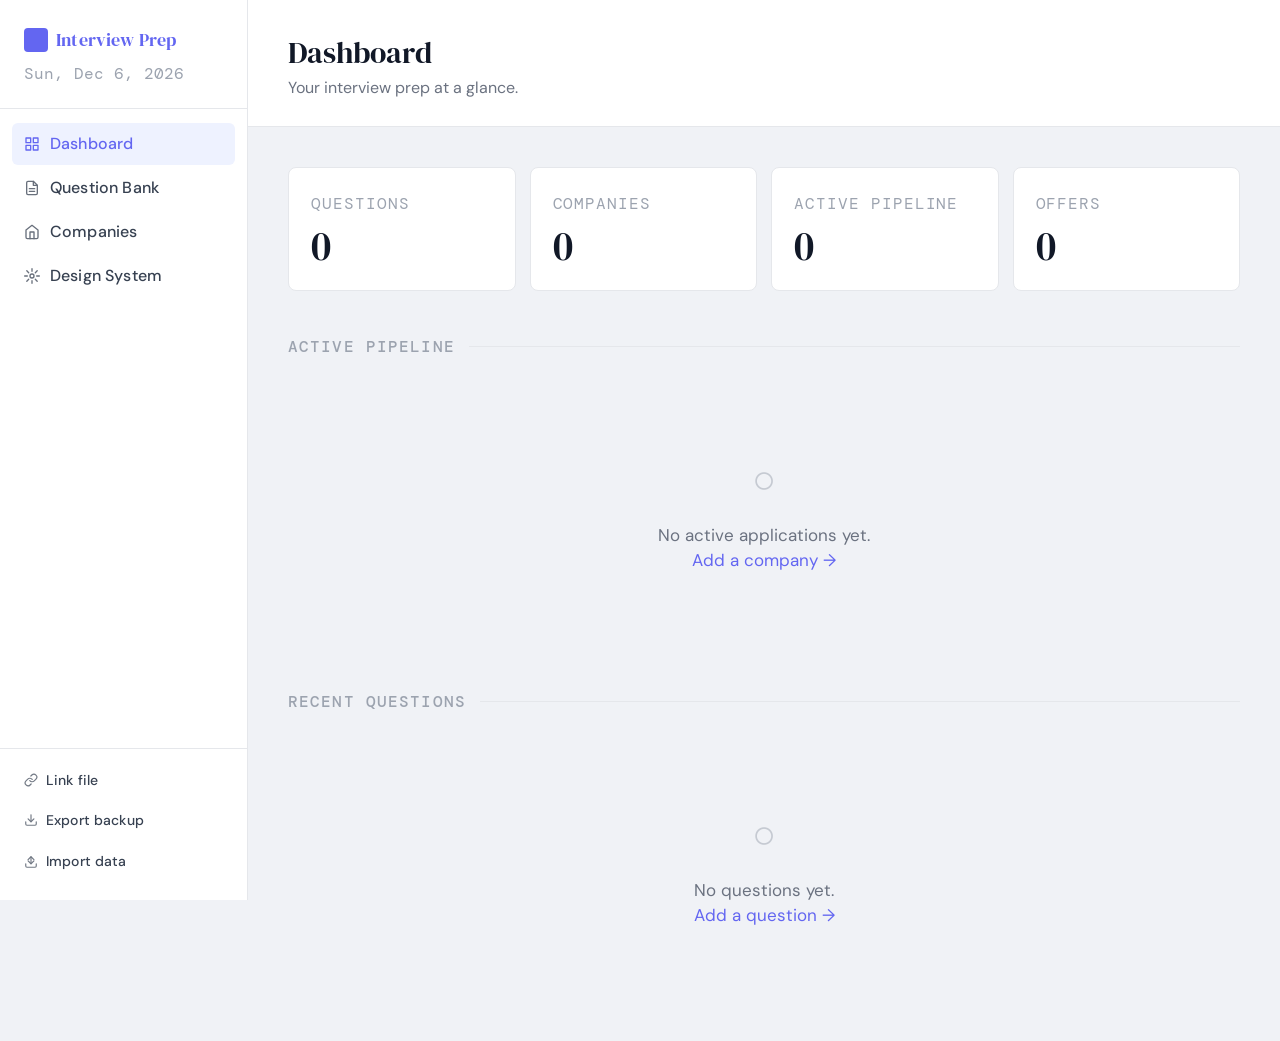
==== commit 353202c7: "Update UI across companies, questions, and dashboard pages Co-Authored-By: Claude Sonnet 4.6 <norepl" ====
--- a/index.html
+++ b/index.html
@@ -32,6 +32,10 @@
       <svg width="16" height="16" viewBox="0 0 24 24" fill="none" stroke="currentColor" stroke-width="2" stroke-linecap="round" stroke-linejoin="round"><path d="M3 9l9-7 9 7v11a2 2 0 0 1-2 2H5a2 2 0 0 1-2-2z"/><polyline points="9 22 9 12 15 12 15 22"/></svg>
       Companies
     </a>
+    <a href="styleguide.html">
+      <svg width="16" height="16" viewBox="0 0 24 24" fill="none" stroke="currentColor" stroke-width="2" stroke-linecap="round" stroke-linejoin="round"><circle cx="12" cy="12" r="3"/><path d="M12 1v4M12 19v4M4.22 4.22l2.83 2.83M16.95 16.95l2.83 2.83M1 12h4M19 12h4M4.22 19.78l2.83-2.83M16.95 7.05l2.83-2.83"/></svg>
+      Design System
+    </a>
   </nav>
   <div class="sidebar-footer">
     <button class="sidebar-action" id="btn-link-file" onclick="linkFile()">
--- a/site.css
+++ b/site.css
@@ -14,7 +14,7 @@
 
   --sidebar-bg:      #FFFFFF;
   --sidebar-text:    #374151;
-  --sidebar-muted:   #9CA3AF;
+  --sidebar-muted:   #374151;
   --sidebar-hover:   #F3F4F6;
   --sidebar-active:  #EEF2FF;
   --sidebar-accent:  #6366F1;
@@ -42,6 +42,15 @@
   --font-display: 'DM Serif Display', Georgia, serif;
   --font-body:    'DM Sans', 'Helvetica Neue', sans-serif;
   --font-mono:    'DM Mono', 'Courier New', monospace;
+
+  /* Type scale */
+  --type-display: 40px;
+  --type-h1:      30px;
+  --type-h2:      22px;
+  --type-h3:      20px;
+  --type-h4:      16px;
+  --type-body:    16px;
+  --type-caption: 12px;
 
   --sidebar-w:   248px;
   --pad:         40px;
@@ -149,7 +158,7 @@
 
 .sidebar-nav a svg {
   flex-shrink: 0;
-  opacity: 0.5;
+  opacity: 0.75;
   transition: opacity var(--transition);
 }
 
@@ -618,6 +627,9 @@
   font-family: var(--font-display);
   font-size: 22px;
   font-weight: 400;
+  flex: 1;
+  min-width: 0;
+  margin-right: 16px;
 }
 
 .modal-close {
@@ -1189,6 +1201,69 @@
   color: var(--text-tertiary);
   pointer-events: none;
   display: block;
+}
+
+.rte-size-group {
+  display: inline-flex;
+  align-items: center;
+  border: 1px solid var(--border);
+  border-radius: 4px;
+  overflow: hidden;
+  height: 28px;
+  flex-shrink: 0;
+}
+
+.rte-size-step {
+  display: inline-flex;
+  align-items: center;
+  justify-content: center;
+  width: 22px;
+  height: 28px;
+  border: none;
+  background: none;
+  cursor: pointer;
+  color: var(--text-secondary);
+  font-size: 16px;
+  line-height: 1;
+  padding: 0;
+  transition: background var(--transition), color var(--transition);
+}
+
+.rte-size-step:hover {
+  background: var(--border);
+  color: var(--text-primary);
+}
+
+.rte-size-display {
+  display: inline-flex;
+  align-items: center;
+  justify-content: center;
+  min-width: 30px;
+  height: 28px;
+  font-family: var(--font-body);
+  font-size: 13px;
+  color: var(--text-primary);
+  border-left: 1px solid var(--border);
+  border-right: 1px solid var(--border);
+  padding: 0 4px;
+  user-select: none;
+}
+
+.rte-color-btn {
+  display: inline-flex;
+  align-items: center;
+  justify-content: center;
+  flex-direction: column;
+  gap: 2px;
+  cursor: pointer;
+}
+
+.rte-color-bar {
+  display: block;
+  width: 14px;
+  height: 3px;
+  border-radius: 1px;
+  background: #18181B;
 }
 
 /* ─── Notes tabs ─────────────────────────────────────────── */
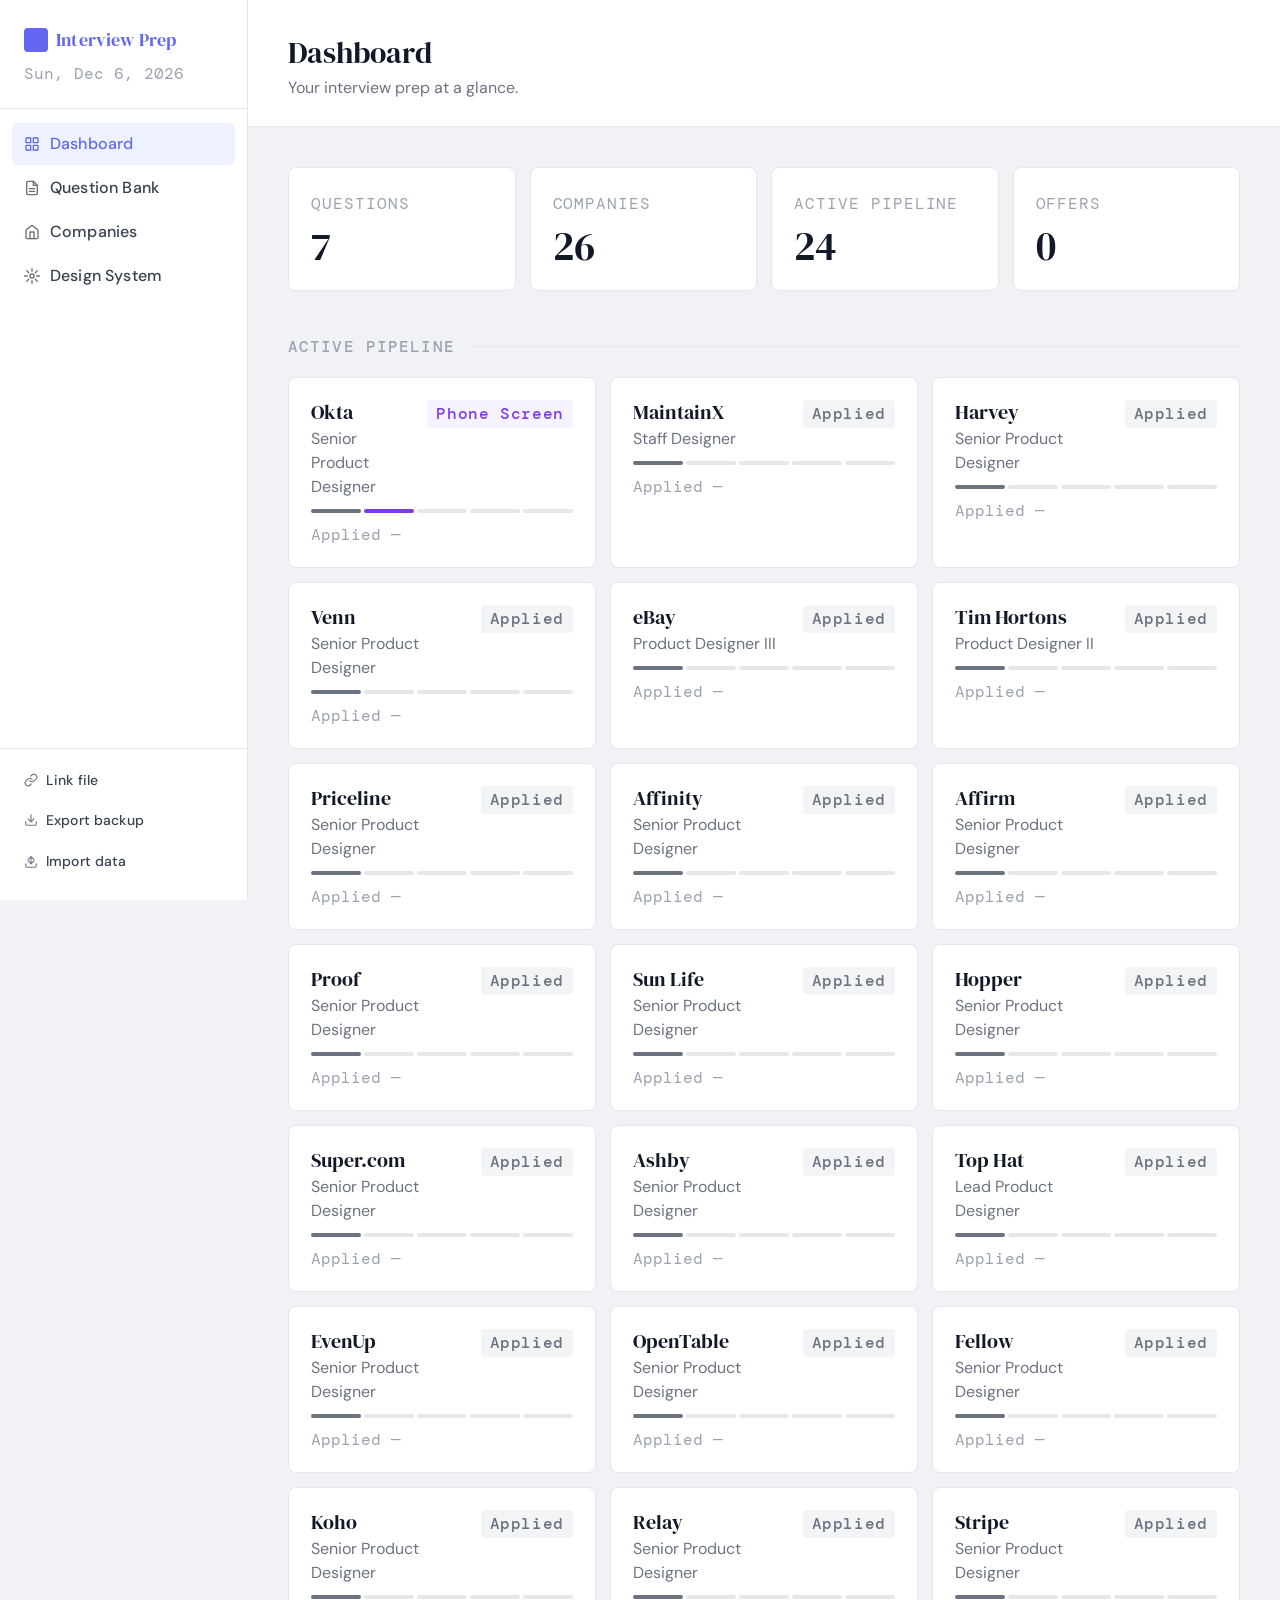
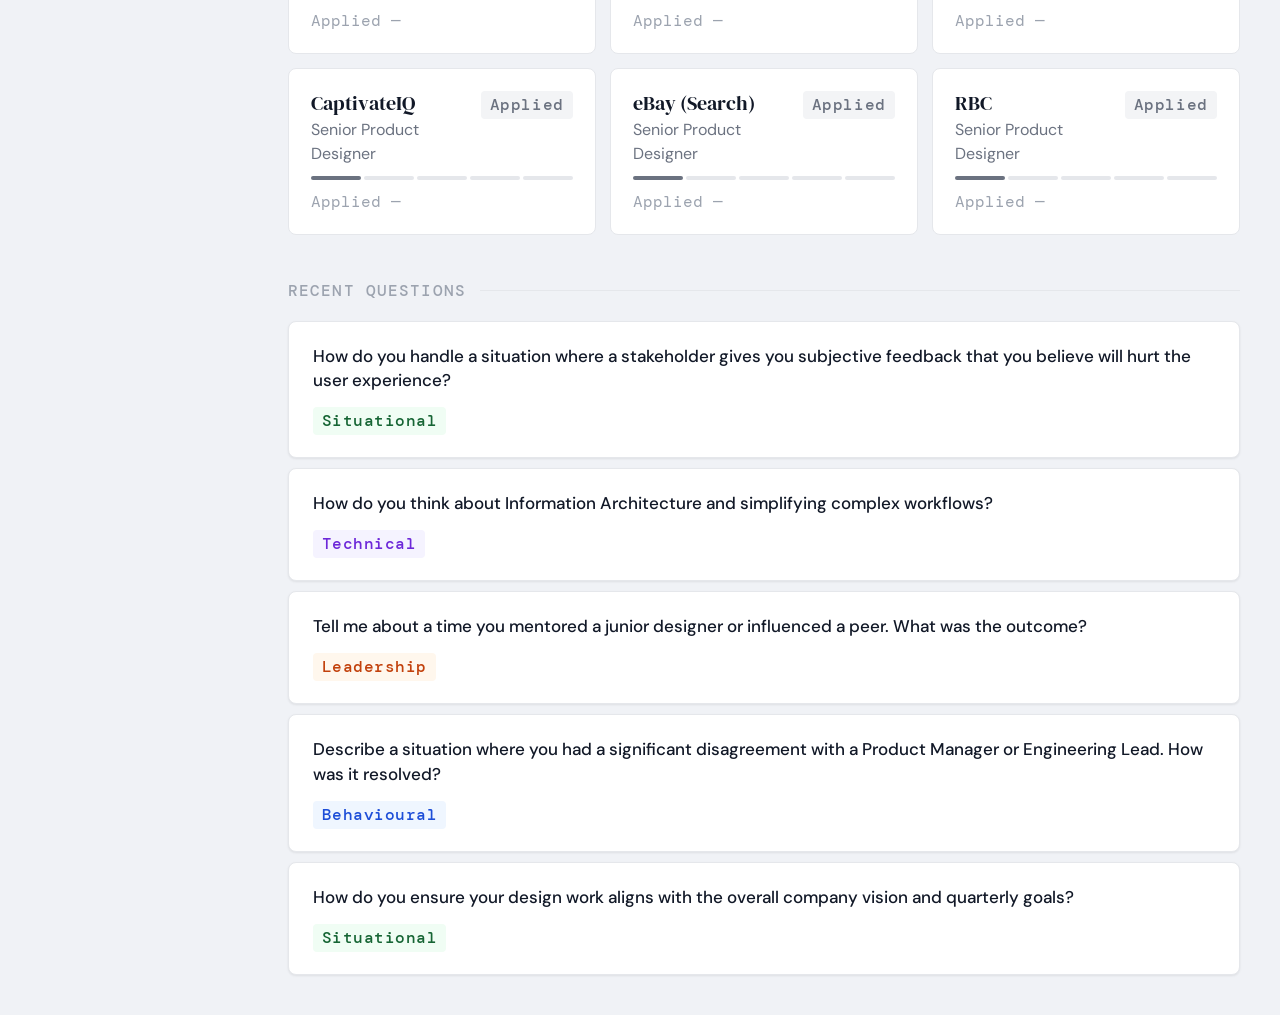
==== commit 567b95fe: "Seed dashboard on first load so stats and pipeline render immediately Co-Authored-By: Claude Sonnet " ====
--- a/index.html
+++ b/index.html
@@ -108,6 +108,8 @@
 <script>
   /* ── helpers ── */
   const get = k => JSON.parse(localStorage.getItem(k) || '[]');
+  const set = (k, v) => { localStorage.setItem(k, JSON.stringify(v)); if (typeof autoSave === 'function') autoSave(); };
+  const uid = () => 'c_' + Date.now() + '_' + Math.random().toString(36).slice(2, 7);
   const ACTIVE         = ['Applied','Phone Screen','Technical','Onsite'];
   const ACTIVE_STAGES  = new Set(['Phone Screen','Technical','Onsite','Offer']);
   const STAGE_ORDER    = ['Applied','Phone Screen','Technical','Onsite','Offer','Rejected'];
@@ -327,10 +329,61 @@
     e.target.value = '';
   }
 
+  /* ── seed ── */
+  function seedIfEmpty() {
+    if (get('ip_companies').length > 0) return;
+    const seed = [
+      { name:'MaintainX',    role:'Staff Designer',            stage:'Applied',       notes:'' },
+      { name:'Harvey',       role:'Senior Product Designer',   stage:'Applied',       notes:'' },
+      { name:'Venn',         role:'Senior Product Designer',   stage:'Applied',       notes:'' },
+      { name:'eBay',         role:'Product Designer III',      stage:'Applied',       notes:'' },
+      { name:'Tim Hortons',  role:'Product Designer II',       stage:'Applied',       notes:'' },
+      { name:'Priceline',    role:'Senior Product Designer',   stage:'Applied',       notes:'' },
+      { name:'Okta',         role:'Senior Product Designer',   stage:'Phone Screen',  notes:'' },
+      { name:'7shifts',      role:'Senior Product Designer',   stage:'Rejected',      notes:'Rejected at hiring manager phase.' },
+      { name:'Affinity',     role:'Senior Product Designer',   stage:'Applied',       notes:'' },
+      { name:'Affirm',       role:'Senior Product Designer',   stage:'Applied',       notes:'' },
+      { name:'Proof',        role:'Senior Product Designer',   stage:'Applied',       notes:'' },
+      { name:'Sun Life',     role:'Senior Product Designer',   stage:'Applied',       notes:'' },
+      { name:'Hopper',       role:'Senior Product Designer',   stage:'Applied',       notes:'' },
+      { name:'Super.com',    role:'Senior Product Designer',   stage:'Applied',       notes:'' },
+      { name:'Ashby',        role:'Senior Product Designer',   stage:'Applied',       notes:'' },
+      { name:'Top Hat',      role:'Lead Product Designer',     stage:'Applied',       notes:'' },
+      { name:'EvenUp',       role:'Senior Product Designer',   stage:'Applied',       notes:'' },
+      { name:'OpenTable',    role:'Senior Product Designer',   stage:'Applied',       notes:'' },
+      { name:'Fellow',       role:'Senior Product Designer',   stage:'Applied',       notes:'' },
+      { name:'Float',        role:'Senior Product Designer',   stage:'Rejected',      notes:'Rejected at hiring manager phase.' },
+      { name:'Koho',         role:'Senior Product Designer',   stage:'Applied',       notes:'' },
+      { name:'Relay',        role:'Senior Product Designer',   stage:'Applied',       notes:'' },
+      { name:'Stripe',       role:'Senior Product Designer',   stage:'Applied',       notes:'' },
+      { name:'CaptivateIQ',  role:'Senior Product Designer',   stage:'Applied',       notes:'' },
+      { name:'eBay (Search)',role:'Senior Product Designer',   stage:'Applied',       notes:'' },
+      { name:'RBC',          role:'Senior Product Designer',   stage:'Applied',       notes:'' },
+    ].map(c => ({ ...c, id: uid(), appliedDate: '', dateAdded: new Date().toISOString().split('T')[0] }));
+    set('ip_companies', seed);
+  }
+
+  function seedQuestionsIfEmpty() {
+    if (get('ip_questions').length > 0) return;
+    const today = new Date().toISOString().split('T')[0];
+    const seed = [
+      { text: 'Can you describe a time when you had to make a design decision that went against a business requirement? How did you handle it?', category: 'Behavioural', companies: [], response: '' },
+      { text: 'Tell me about a project where you used data or research to pivot the product direction.', category: 'Behavioural', companies: [], response: '' },
+      { text: 'How do you ensure your design work aligns with the overall company vision and quarterly goals?', category: 'Situational', companies: [], response: '' },
+      { text: 'Describe a situation where you had a significant disagreement with a Product Manager or Engineering Lead. How was it resolved?', category: 'Behavioural', companies: [], response: '' },
+      { text: 'Tell me about a time you mentored a junior designer or influenced a peer. What was the outcome?', category: 'Leadership', companies: [], response: '' },
+      { text: 'How do you think about Information Architecture and simplifying complex workflows?', category: 'Technical', companies: [], response: '' },
+      { text: 'How do you handle a situation where a stakeholder gives you subjective feedback that you believe will hurt the user experience?', category: 'Situational', companies: [], response: '' },
+    ].map(q => ({ ...q, id: uid(), dateAdded: today }));
+    set('ip_questions', seed);
+  }
+
   /* ── init ── */
   document.getElementById('sidebar-date').textContent =
     new Date().toLocaleDateString('en-CA', { weekday:'short', month:'short', day:'numeric', year:'numeric' });
 
+  seedIfEmpty();
+  seedQuestionsIfEmpty();
   render();
   initFileSync();
 
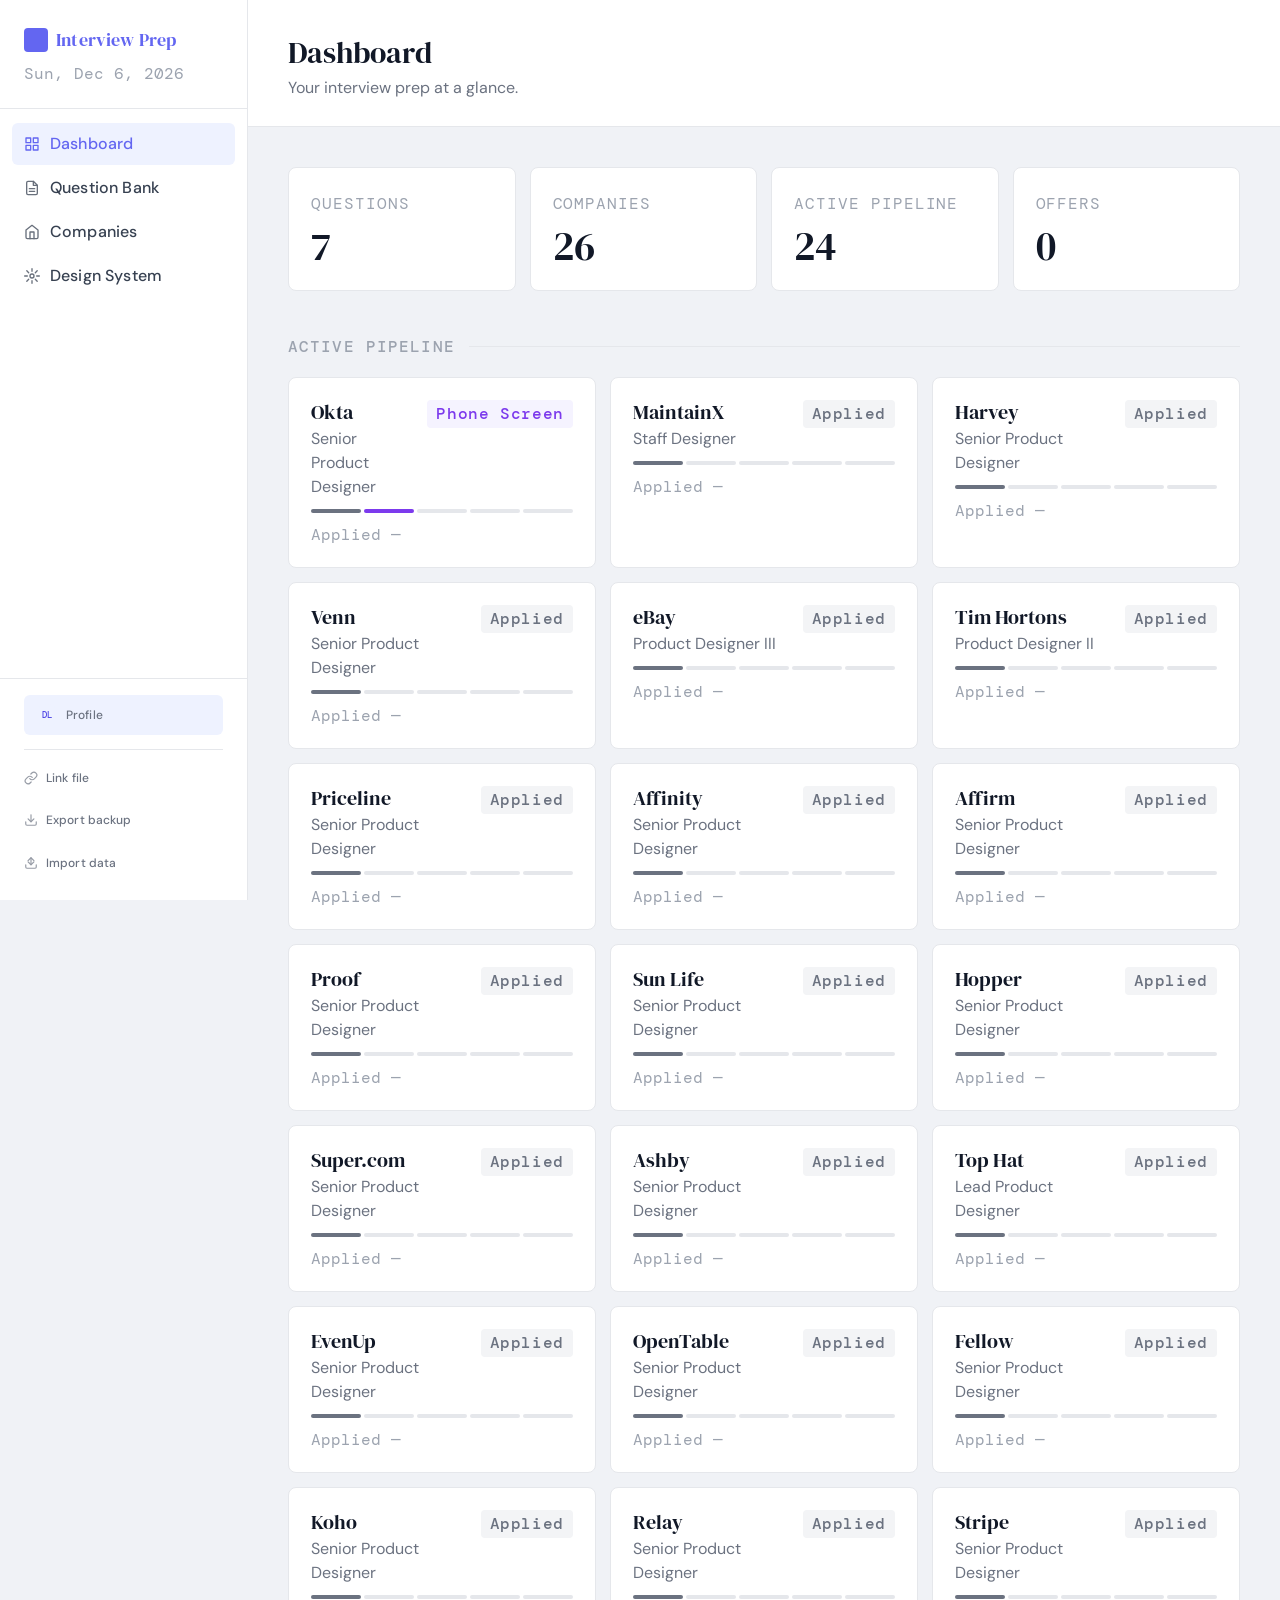
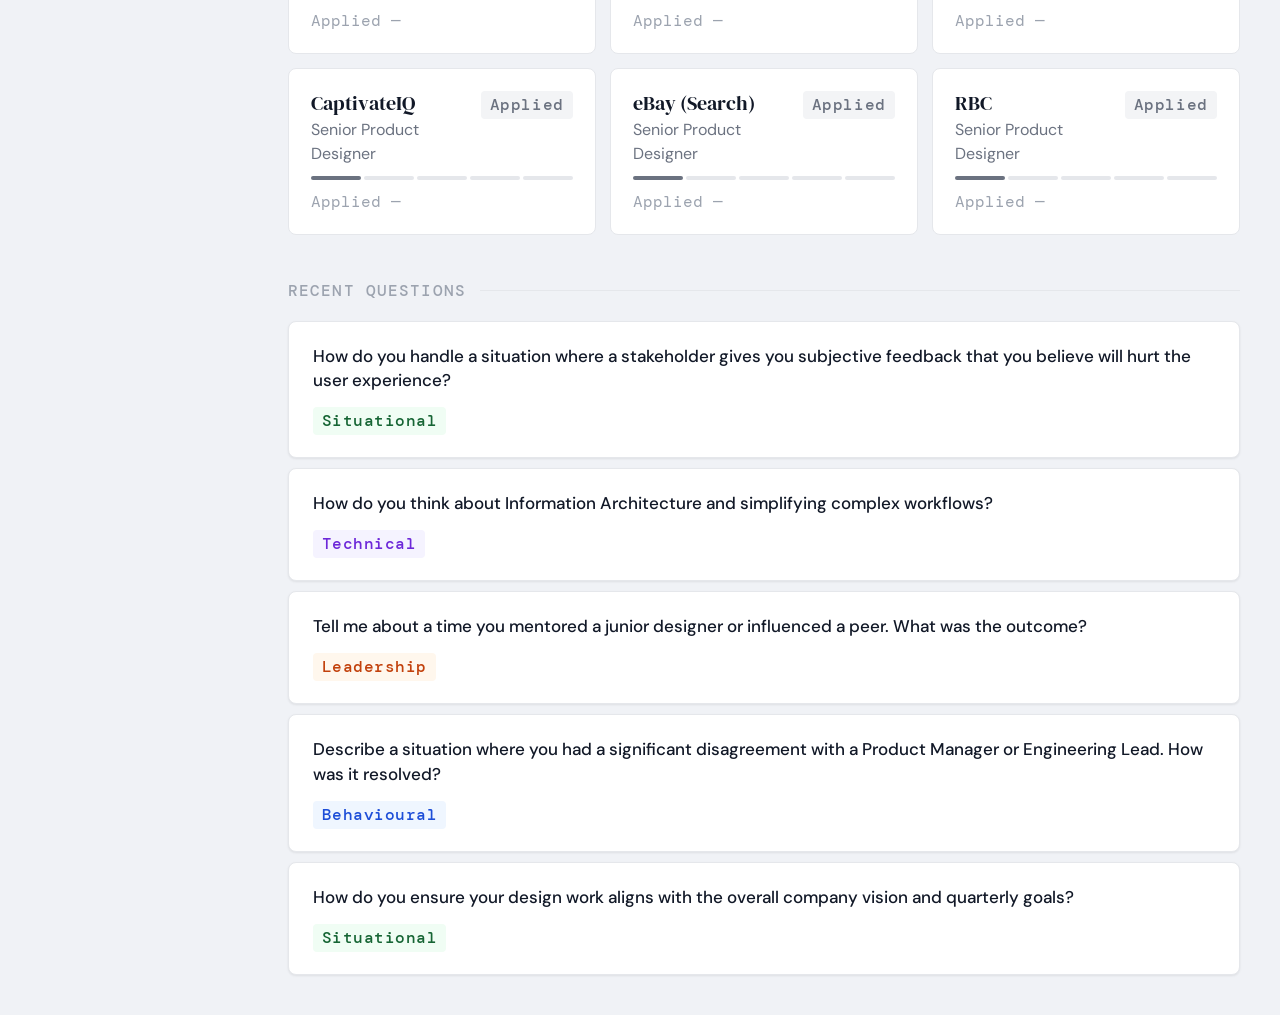
==== commit 9bf85194: "Add profile popover to sidebar with user info display Adds a profile button to the sidebar footer th" ====
--- a/index.html
+++ b/index.html
@@ -38,6 +38,11 @@
     </a>
   </nav>
   <div class="sidebar-footer">
+    <button class="sidebar-action sidebar-profile-btn" id="btn-profile" onclick="toggleProfile(event)">
+      <span class="profile-avatar-sm">DL</span>
+      <span>Profile</span>
+    </button>
+    <div class="sidebar-footer-sep"></div>
     <button class="sidebar-action" id="btn-link-file" onclick="linkFile()">
       <svg width="14" height="14" viewBox="0 0 24 24" fill="none" stroke="currentColor" stroke-width="2" stroke-linecap="round" stroke-linejoin="round"><path d="M10 13a5 5 0 0 0 7.54.54l3-3a5 5 0 0 0-7.07-7.07l-1.72 1.71"/><path d="M14 11a5 5 0 0 0-7.54-.54l-3 3a5 5 0 0 0 7.07 7.07l1.71-1.71"/></svg>
       <span>Link file</span>
@@ -51,6 +56,18 @@
       Import data
       <input class="sidebar-file-input" type="file" accept=".json" onchange="importData(event)">
     </label>
+  </div>
+
+  <div class="profile-popover hidden" id="profile-popover">
+    <div class="profile-popover-avatar">DL</div>
+    <div class="profile-popover-rule"></div>
+    <div>
+      <div class="profile-popover-name">Deron Li</div>
+      <div class="profile-popover-email">deron_li@hotmail.com</div>
+    </div>
+    <div class="profile-popover-since">Member since May 2026</div>
+    <div class="profile-popover-rule"></div>
+    <button class="profile-popover-logout" onclick="closeProfile()">Log out</button>
   </div>
 </aside>
 
@@ -389,6 +406,26 @@
 
   function openNav()  { document.getElementById('sidebar').classList.add('open'); document.getElementById('nav-overlay').classList.add('open'); }
   function closeNav() { document.getElementById('sidebar').classList.remove('open'); document.getElementById('nav-overlay').classList.remove('open'); }
+
+  function toggleProfile(e) {
+    e.stopPropagation();
+    const popover = document.getElementById('profile-popover');
+    popover.classList.toggle('hidden');
+  }
+
+  function closeProfile() {
+    document.getElementById('profile-popover').classList.add('hidden');
+  }
+
+  document.addEventListener('click', function(e) {
+    const popover = document.getElementById('profile-popover');
+    const btn     = document.getElementById('btn-profile');
+    if (!popover.classList.contains('hidden') &&
+        !popover.contains(e.target) &&
+        !btn.contains(e.target)) {
+      closeProfile();
+    }
+  });
 </script>
 
 <div class="toast hidden" id="toast"></div>
--- a/site.css
+++ b/site.css
@@ -806,23 +806,23 @@
 
 /* ─── Sidebar footer ─────────────────────────────────────── */
 .sidebar-footer {
-  padding: 14px 12px 20px;
+  padding: 16px 24px 20px;
   border-top: 1px solid var(--border);
   display: flex;
   flex-direction: column;
-  gap: 6px;
+  gap: 10px;
 }
 
 .sidebar-action {
   display: flex;
   align-items: center;
   gap: 8px;
-  padding: 8px 12px;
+  padding: 8px 0;
   border-radius: var(--radius);
   font-family: var(--font-body);
-  font-size: 14px;
-  font-weight: 500;
-  color: var(--sidebar-muted);
+  font-size: 12px;
+  font-weight: 500;
+  color: var(--text-secondary);
   background: none;
   border: none;
   cursor: pointer;
@@ -833,12 +833,20 @@
 }
 
 .sidebar-action:hover {
-  background: var(--sidebar-hover);
   color: var(--text-primary);
 }
 
 .sidebar-action svg { flex-shrink: 0; opacity: 0.7; }
 .sidebar-action:hover svg { opacity: 1; }
+
+.sidebar-profile-btn {
+  background: var(--accent-light);
+  padding: 0 12px;
+  height: 40px;
+  border-radius: var(--radius);
+}
+
+.sidebar-profile-btn:hover { background: var(--accent-light); }
 
 .sidebar-file-input { display: none; }
 
@@ -1344,6 +1352,99 @@
   background: var(--border);
   color: var(--text-primary);
 }
+
+/* ─── Profile popover ────────────────────────────────────── */
+.sidebar-footer-sep {
+  height: 1px;
+  background: var(--border);
+  margin: 4px 0 2px;
+}
+
+
+.profile-avatar-sm {
+  width: 22px;
+  height: 22px;
+  border-radius: 50%;
+  background: var(--accent-light);
+  color: var(--accent-text);
+  font-family: var(--font-mono);
+  font-size: 9px;
+  display: flex;
+  align-items: center;
+  justify-content: center;
+  flex-shrink: 0;
+}
+
+.profile-popover {
+  position: absolute;
+  left: 24px;
+  right: 24px;
+  bottom: 204px;
+  background: var(--surface);
+  border: 1px solid var(--border);
+  border-radius: 10px;
+  box-shadow: 0 8px 24px rgba(18,18,36,0.15);
+  z-index: 110;
+  padding: 20px;
+  display: flex;
+  flex-direction: column;
+  gap: 12px;
+}
+
+.profile-popover.hidden { display: none; }
+
+.profile-popover-avatar {
+  width: 40px;
+  height: 40px;
+  border-radius: 50%;
+  background: var(--accent-light);
+  color: var(--accent-text);
+  font-family: var(--font-mono);
+  font-size: 13px;
+  display: flex;
+  align-items: center;
+  justify-content: center;
+  flex-shrink: 0;
+}
+
+.profile-popover-rule {
+  height: 1px;
+  background: var(--border);
+}
+
+.profile-popover-name {
+  font-size: 15px;
+  font-weight: 500;
+  color: var(--accent-text);
+  line-height: 1.3;
+}
+
+.profile-popover-email {
+  font-size: 12px;
+  color: var(--text-secondary);
+  margin-top: 3px;
+}
+
+.profile-popover-since {
+  font-family: var(--font-mono);
+  font-size: 11px;
+  color: var(--text-tertiary);
+}
+
+.profile-popover-logout {
+  background: none;
+  border: none;
+  padding: 0;
+  font-family: var(--font-body);
+  font-size: 14px;
+  font-weight: 500;
+  color: var(--s-rejected-fg);
+  cursor: pointer;
+  text-align: left;
+  transition: opacity var(--transition);
+}
+
+.profile-popover-logout:hover { opacity: 0.7; }
 
 /* ─── Mobile nav ─────────────────────────────────────────── */
 .nav-overlay {
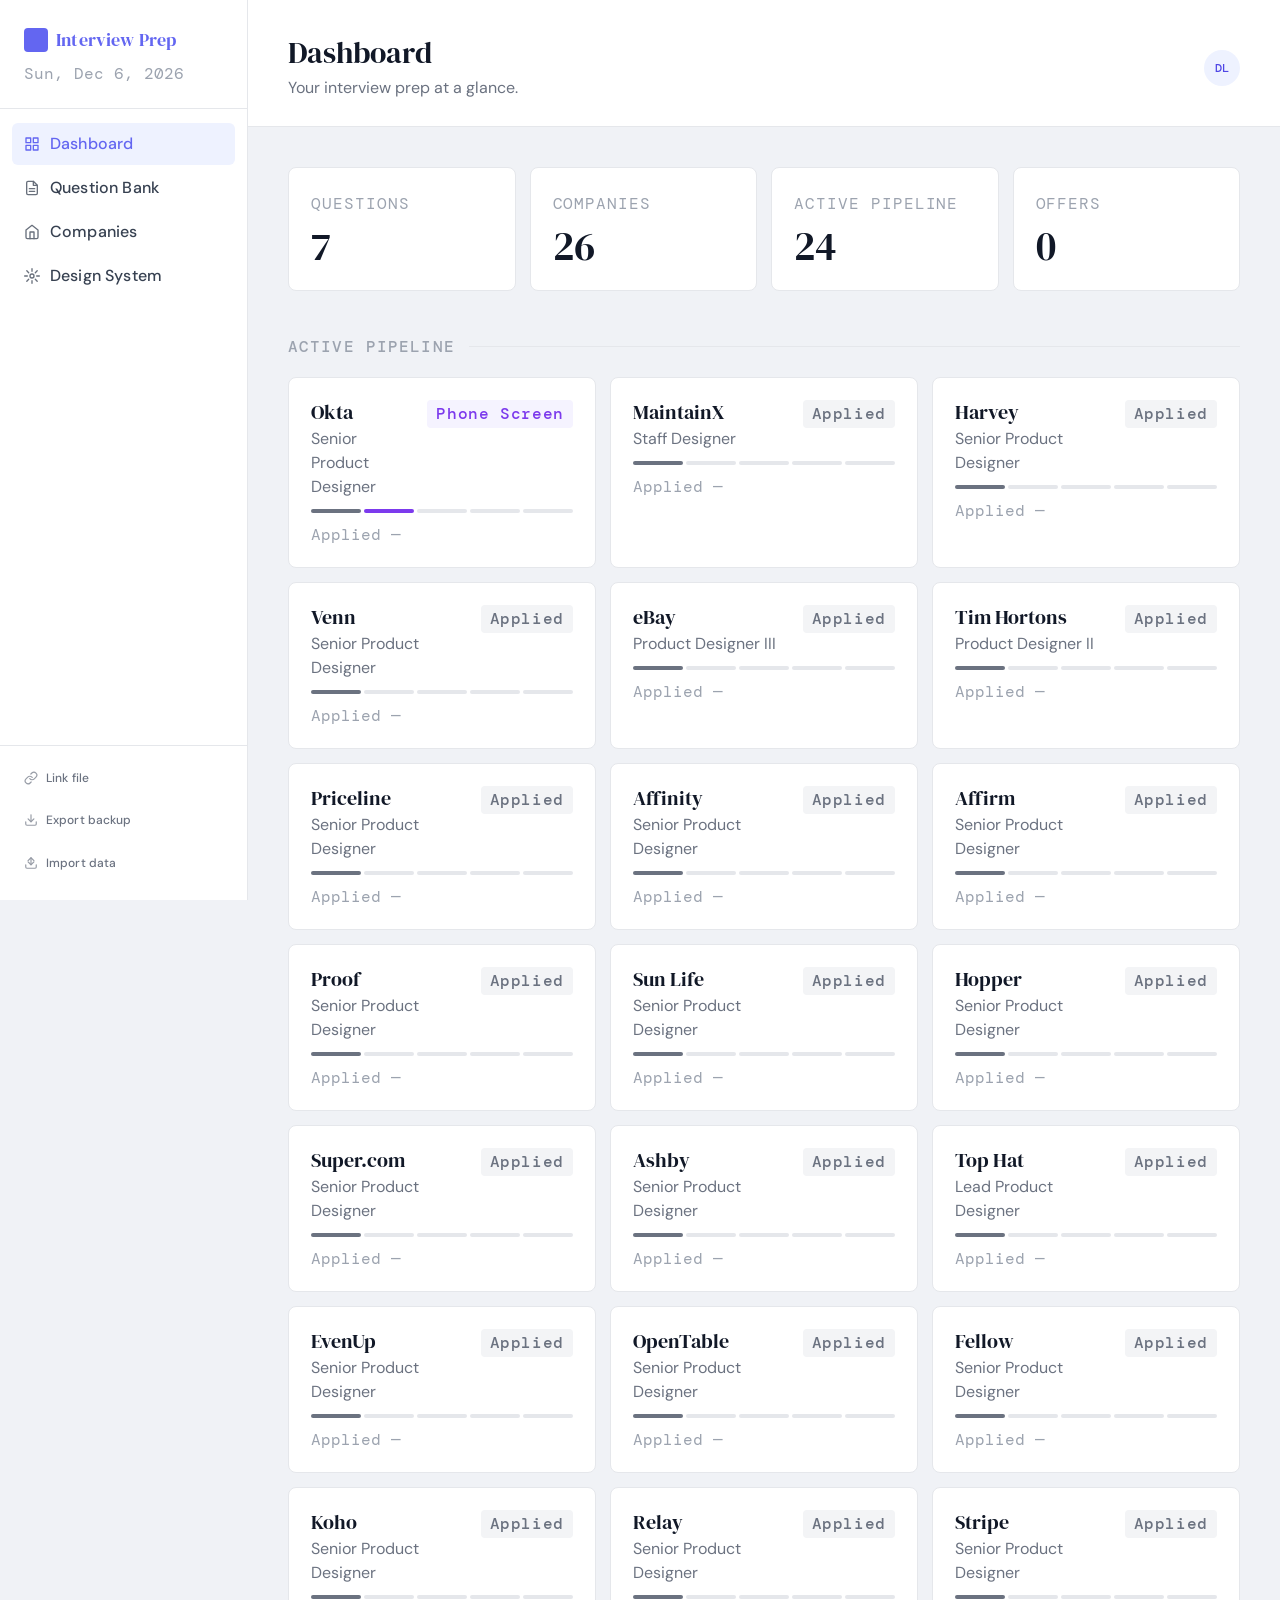
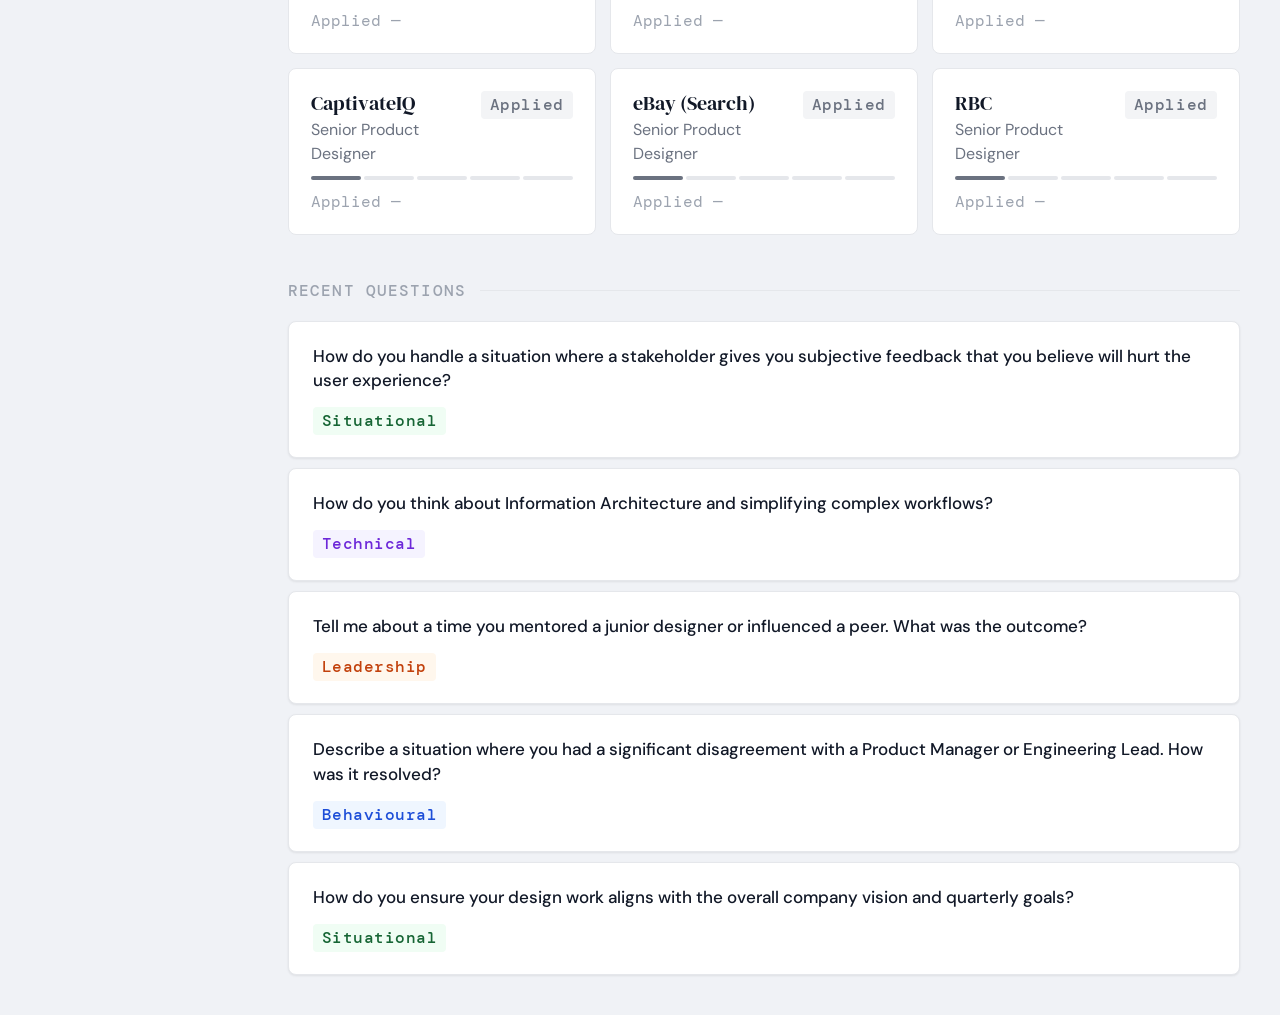
==== commit 1b403cc2: "Move profile button to page header top-right Relocates the profile avatar button from the sidebar fo" ====
--- a/index.html
+++ b/index.html
@@ -38,11 +38,6 @@
     </a>
   </nav>
   <div class="sidebar-footer">
-    <button class="sidebar-action sidebar-profile-btn" id="btn-profile" onclick="toggleProfile(event)">
-      <span class="profile-avatar-sm">DL</span>
-      <span>Profile</span>
-    </button>
-    <div class="sidebar-footer-sep"></div>
     <button class="sidebar-action" id="btn-link-file" onclick="linkFile()">
       <svg width="14" height="14" viewBox="0 0 24 24" fill="none" stroke="currentColor" stroke-width="2" stroke-linecap="round" stroke-linejoin="round"><path d="M10 13a5 5 0 0 0 7.54.54l3-3a5 5 0 0 0-7.07-7.07l-1.72 1.71"/><path d="M14 11a5 5 0 0 0-7.54-.54l-3 3a5 5 0 0 0 7.07 7.07l1.71-1.71"/></svg>
       <span>Link file</span>
@@ -58,17 +53,6 @@
     </label>
   </div>
 
-  <div class="profile-popover hidden" id="profile-popover">
-    <div class="profile-popover-avatar">DL</div>
-    <div class="profile-popover-rule"></div>
-    <div>
-      <div class="profile-popover-name">Deron Li</div>
-      <div class="profile-popover-email">deron_li@hotmail.com</div>
-    </div>
-    <div class="profile-popover-since">Member since May 2026</div>
-    <div class="profile-popover-rule"></div>
-    <button class="profile-popover-logout" onclick="closeProfile()">Log out</button>
-  </div>
 </aside>
 
 <!-- ── Main ──────────────────────────────────────────────── -->
@@ -86,6 +70,20 @@
     <div>
       <h2>Dashboard</h2>
       <p>Your interview prep at a glance.</p>
+    </div>
+    <div class="profile-btn-wrap">
+      <button class="profile-header-btn" id="btn-profile" onclick="toggleProfile(event)">DL</button>
+      <div class="profile-popover hidden" id="profile-popover">
+        <div class="profile-popover-avatar">DL</div>
+        <div class="profile-popover-rule"></div>
+        <div>
+          <div class="profile-popover-name">Deron Li</div>
+          <div class="profile-popover-email">deron_li@hotmail.com</div>
+        </div>
+        <div class="profile-popover-since">Member since May 2026</div>
+        <div class="profile-popover-rule"></div>
+        <button class="profile-popover-logout" onclick="closeProfile()">Log out</button>
+      </div>
     </div>
   </header>
 
--- a/site.css
+++ b/site.css
@@ -181,7 +181,7 @@
   border-bottom: 1px solid var(--border);
   background: var(--surface);
   display: flex;
-  align-items: flex-end;
+  align-items: center;
   justify-content: space-between;
   gap: 16px;
 }
@@ -838,15 +838,6 @@
 
 .sidebar-action svg { flex-shrink: 0; opacity: 0.7; }
 .sidebar-action:hover svg { opacity: 1; }
-
-.sidebar-profile-btn {
-  background: var(--accent-light);
-  padding: 0 12px;
-  height: 40px;
-  border-radius: var(--radius);
-}
-
-.sidebar-profile-btn:hover { background: var(--accent-light); }
 
 .sidebar-file-input { display: none; }
 
@@ -1354,32 +1345,35 @@
 }
 
 /* ─── Profile popover ────────────────────────────────────── */
-.sidebar-footer-sep {
-  height: 1px;
-  background: var(--border);
-  margin: 4px 0 2px;
-}
-
-
-.profile-avatar-sm {
-  width: 22px;
-  height: 22px;
+.profile-btn-wrap {
+  position: relative;
+  flex-shrink: 0;
+}
+
+.profile-header-btn {
+  width: 36px;
+  height: 36px;
   border-radius: 50%;
   background: var(--accent-light);
   color: var(--accent-text);
   font-family: var(--font-mono);
-  font-size: 9px;
+  font-size: 12px;
+  font-weight: 500;
   display: flex;
   align-items: center;
   justify-content: center;
-  flex-shrink: 0;
-}
+  border: 1.5px solid transparent;
+  cursor: pointer;
+  transition: border-color var(--transition);
+}
+
+.profile-header-btn:hover { border-color: var(--accent); }
 
 .profile-popover {
   position: absolute;
-  left: 24px;
-  right: 24px;
-  bottom: 204px;
+  top: calc(100% + 8px);
+  right: 0;
+  width: 240px;
   background: var(--surface);
   border: 1px solid var(--border);
   border-radius: 10px;
